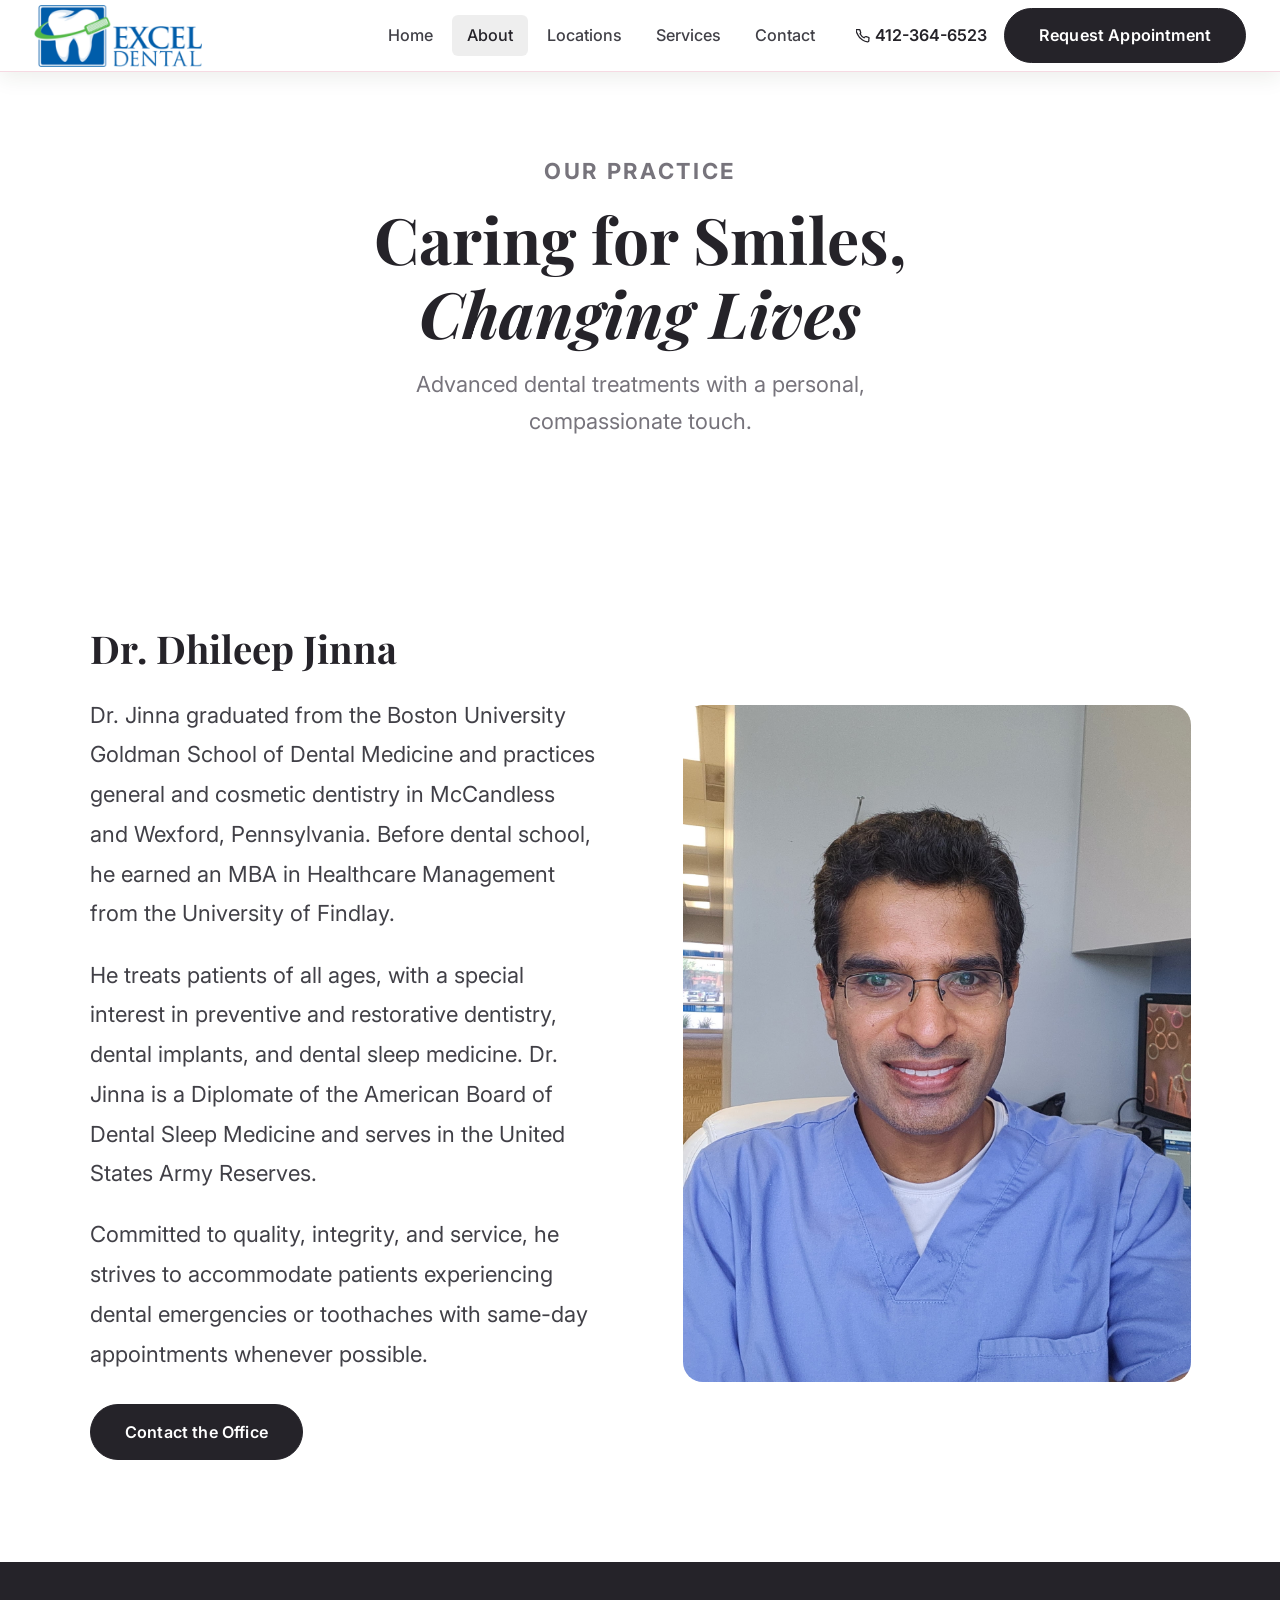
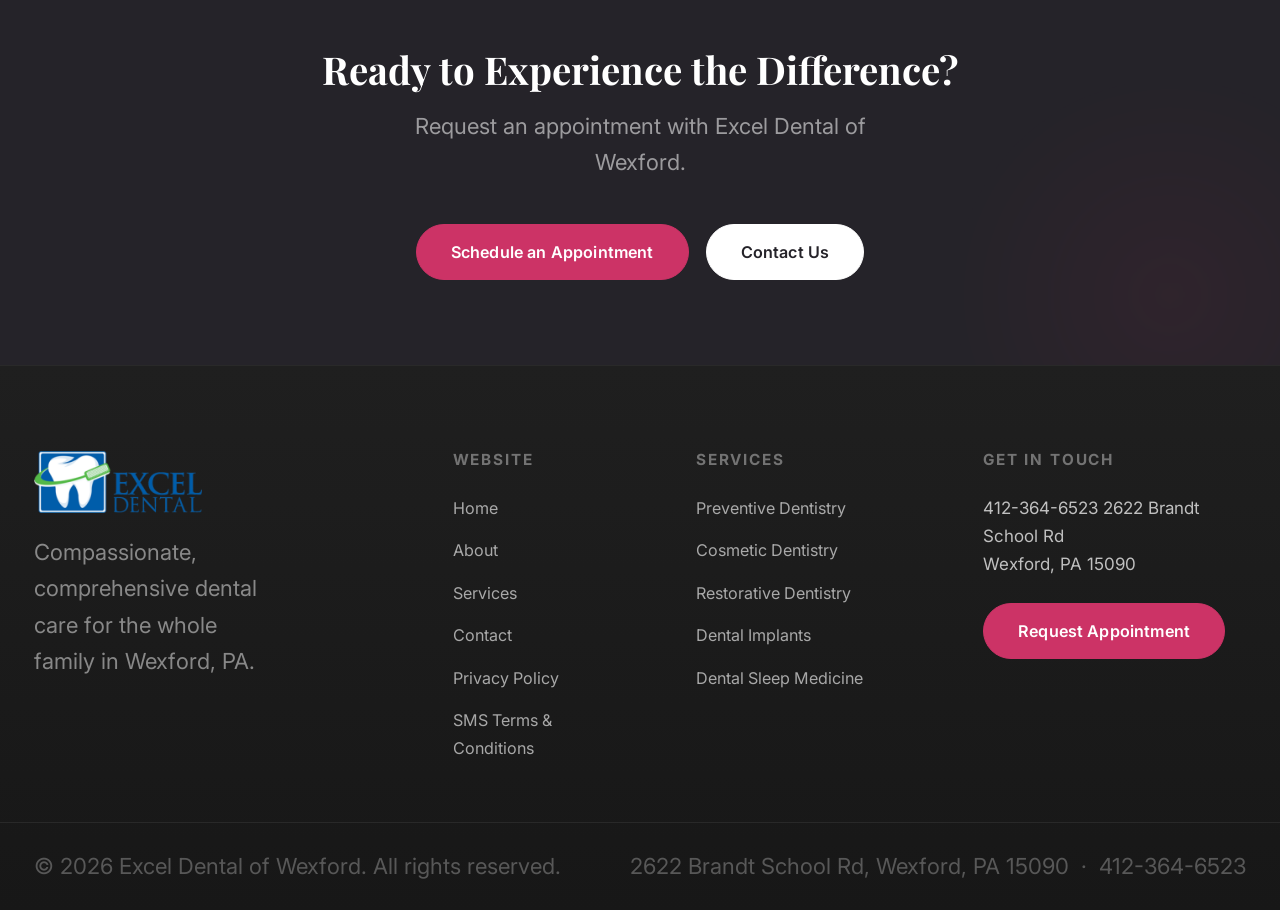
==== about.html @ 41d130dd "Create multi-location Excel Dental website Co-authored-by: copilot-swe-agent[bot] <198982749+Copilot" ====
<!DOCTYPE html>
<html lang="en">
<head>
  <meta charset="UTF-8" />
  <meta name="viewport" content="width=device-width, initial-scale=1.0" />
  <title>About | Excel Dental of Wexford</title>
  <meta name="description" content="Meet Dr. Dhileep Jinna and learn about Excel Dental of Wexford's compassionate approach to general and cosmetic dentistry." />
  <link rel="canonical" href="https://www.exceldentalpc.com/about.html" />
  <meta property="og:type" content="website" />
  <meta property="og:site_name" content="Excel Dental of Wexford" />
  <meta property="og:title" content="About Us | Excel Dental of Wexford" />
  <meta property="og:description" content="Meet Dr. Dhileep Jinna and learn about Excel Dental of Wexford's compassionate approach to general and cosmetic dentistry." />
  <meta property="og:url" content="https://www.exceldentalpc.com/about.html" />
  <meta property="og:image" content="https://www.exceldentalpc.com/assets/images/excel-dental-wexford-logo.png" />
  <meta name="twitter:card" content="summary_large_image" />
  <meta name="twitter:title" content="About Us | Excel Dental of Wexford" />
  <meta name="twitter:description" content="Meet Dr. Dhileep Jinna and learn about Excel Dental of Wexford's compassionate approach to general and cosmetic dentistry." />
  <meta name="twitter:image" content="https://www.exceldentalpc.com/assets/images/excel-dental-wexford-logo.png" />
  <link rel="preconnect" href="https://fonts.googleapis.com" />
  <link rel="preconnect" href="https://fonts.gstatic.com" crossorigin />
  <link href="https://fonts.googleapis.com/css2?family=Playfair+Display:ital,wght@0,400;0,600;0,700;1,400;1,600&family=Inter:wght@300;400;500;600;700&display=swap" rel="stylesheet" />
  <link rel="stylesheet" href="css/style.css" />
  <link rel="icon" href="/favicon.svg" type="image/svg+xml" />
  <script type="application/ld+json">
  {
    "@context": "https://schema.org",
    "@type": "MedicalOrganization",
    "name": "Excel Dental of Wexford",
    "url": "https://www.exceldentalpc.com/about.html",
    "description": "Meet Dr. Dhileep Jinna and learn about Excel Dental of Wexford's compassionate approach to general and cosmetic dentistry.",
    "telephone": "+14123646523",
    "address": {
      "@type": "PostalAddress",
      "streetAddress": "2622 Brandt School Rd",
      "addressLocality": "Wexford",
      "addressRegion": "PA",
      "postalCode": "15090",
      "addressCountry": "US"
    },
    "foundingDate": "2000",
    "medicalSpecialty": "Dentistry"
  }
  </script>
</head>
<body>

  <!-- ===== NAVBAR ===== -->
  <header class="navbar" id="navbar">
    <div class="nav-inner">
      <a href="index.html" class="nav-logo" aria-label="Excel Dental of Wexford — home">
        <div class="nav-logo-icon">
          <svg viewBox="-32 0 512 512" xmlns="http://www.w3.org/2000/svg" aria-hidden="true" style="fill:#fff;">
            <path d="M443.98 96.25c-11.01-45.22-47.11-82.06-92.01-93.72-32.19-8.36-63 5.1-89.14 24.33-3.25 2.39-6.96 3.73-10.5 5.48l28.32 18.21c7.42 4.77 9.58 14.67 4.8 22.11-4.46 6.95-14.27 9.86-22.11 4.8L162.83 12.84c-20.7-10.85-43.38-16.4-66.81-10.31-44.9 11.67-81 48.5-92.01 93.72-10.13 41.62-.42 80.81 21.5 110.43 23.36 31.57 32.68 68.66 36.29 107.35 4.4 47.16 10.33 94.16 20.94 140.32l7.8 33.95c3.19 13.87 15.49 23.7 29.67 23.7 13.97 0 26.15-9.55 29.54-23.16l34.47-138.42c4.56-18.32 20.96-31.16 39.76-31.16s35.2 12.85 39.76 31.16l34.47 138.42c3.39 13.61 15.57 23.16 29.54 23.16 14.18 0 26.48-9.83 29.67-23.7l7.8-33.95c10.61-46.15 16.53-93.16 20.94-140.32 3.61-38.7 12.93-75.78 36.29-107.35 21.95-29.61 31.66-68.8 21.53-110.43z"/>
          </svg>
        </div>
        <div class="nav-logo-text">
          <span class="name">Excel Dental of Wexford</span>
          <span class="tagline">Wexford, PA</span>
        </div>
      </a>
      <nav class="nav-menu" aria-label="Primary navigation">
        <a href="index.html">Home</a>
        <a href="about.html" class="active">About</a>
      <a href="locations.html">Locations</a>
        <a href="services.html">Services</a>
        <a href="contact.html">Contact</a>
      </nav>
      <div class="nav-actions">
        <a href="tel:4123646523" class="nav-phone">
          <svg width="14" height="14" viewBox="0 0 24 24" fill="none" stroke="currentColor" stroke-width="2.2" stroke-linecap="round" stroke-linejoin="round" aria-hidden="true"><path d="M22 16.92v3a2 2 0 01-2.18 2 19.79 19.79 0 01-8.63-3.07A19.5 19.5 0 013.06 9.81a19.79 19.79 0 01-3.07-8.67A2 2 0 012.18 1h3a2 2 0 012 1.72c.127.96.361 1.903.7 2.81a2 2 0 01-.45 2.11L6.91 8.16a16 16 0 006.93 6.93l1.52-1.52a2 2 0 012.11-.45c.907.339 1.85.573 2.81.7A2 2 0 0122 16.92z"/></svg>
          412-364-6523
        </a>
        <a href="https://appt.link/meet-with-excel-dental-wexford-CfDi1af0/in-person-meeting" target="_blank" rel="noopener" class="btn btn-dark">Request Appointment</a>
      </div>
      <button class="nav-hamburger" id="navHamburger" aria-label="Toggle menu" aria-expanded="false">
        <span></span><span></span><span></span>
      </button>
    </div>
    <nav class="nav-mobile" aria-label="Mobile navigation">
      <a href="index.html">Home</a>
      <a href="about.html">About</a>
      <a href="locations.html">Locations</a>
      <a href="services.html">Services</a>
      <a href="contact.html">Contact</a>
      <div class="nav-mobile-cta">
        <a href="tel:4123646523" class="btn btn-outline">📞 412-364-6523</a>
        <a href="https://appt.link/meet-with-excel-dental-wexford-CfDi1af0/in-person-meeting" target="_blank" rel="noopener" class="btn btn-dark">Request Appointment</a>
      </div>
    </nav>
  </header>

  <!-- ===== PAGE HEADER ===== -->
  <section class="page-header">
    <p class="tag">Our Practice</p>
    <h1>Caring for Smiles,<br><em>Changing Lives</em></h1>
    <p>Advanced dental treatments with a personal, compassionate touch.</p>
  </section>

  <!-- ===== STORY ===== -->
  <section class="about-story" aria-labelledby="story-heading">
    <div class="about-story-inner">
      <div class="about-story-text fade-up" data-reveal="fade-left">
        <h2 id="story-heading">Dr. Dhileep Jinna</h2>
        <p>Dr. Jinna graduated from the Boston University Goldman School of Dental Medicine and practices general and cosmetic dentistry in McCandless and Wexford, Pennsylvania. Before dental school, he earned an MBA in Healthcare Management from the University of Findlay.</p>
        <p>He treats patients of all ages, with a special interest in preventive and restorative dentistry, dental implants, and dental sleep medicine. Dr. Jinna is a Diplomate of the American Board of Dental Sleep Medicine and serves in the United States Army Reserves.</p>
        <p>Committed to quality, integrity, and service, he strives to accommodate patients experiencing dental emergencies or toothaches with same-day appointments whenever possible.</p>
        <a href="contact.html" class="btn btn-dark" style="margin-top:.5rem;">Contact the Office</a>
      </div>
      <div class="about-story-img fade-up" data-reveal="fade-right">
        <img
          src="assets/images/doctorPic.jpeg"
          alt="Dr. Dhileep Jinna of Excel Dental of Wexford"
          loading="lazy"
        />
      </div>
    </div>
  </section>

  <!-- ===== CTA BANNER ===== -->
  <section class="cta-banner" aria-labelledby="cta-heading">
    <h2 id="cta-heading" class="fade-up">Ready to Experience the Difference?</h2>
    <p class="fade-up">Request an appointment with Excel Dental of Wexford.</p>
    <div class="cta-actions fade-up">
      <a href="https://appt.link/meet-with-excel-dental-wexford-CfDi1af0/in-person-meeting" target="_blank" rel="noopener" class="btn btn-accent">Schedule an Appointment</a>
      <a href="contact.html" class="btn btn-light">Contact Us</a>
    </div>
  </section>

  <!-- ===== FOOTER ===== -->
  <footer class="footer">
    <div class="footer-main">
      <div class="footer-brand">
        <div class="f-logo">
          <div class="f-logo-icon">
            <svg viewBox="-32 0 512 512" xmlns="http://www.w3.org/2000/svg" aria-hidden="true" style="fill:#2a2a2a;">
              <path d="M443.98 96.25c-11.01-45.22-47.11-82.06-92.01-93.72-32.19-8.36-63 5.1-89.14 24.33-3.25 2.39-6.96 3.73-10.5 5.48l28.32 18.21c7.42 4.77 9.58 14.67 4.8 22.11-4.46 6.95-14.27 9.86-22.11 4.8L162.83 12.84c-20.7-10.85-43.38-16.4-66.81-10.31-44.9 11.67-81 48.5-92.01 93.72-10.13 41.62-.42 80.81 21.5 110.43 23.36 31.57 32.68 68.66 36.29 107.35 4.4 47.16 10.33 94.16 20.94 140.32l7.8 33.95c3.19 13.87 15.49 23.7 29.67 23.7 13.97 0 26.15-9.55 29.54-23.16l34.47-138.42c4.56-18.32 20.96-31.16 39.76-31.16s35.2 12.85 39.76 31.16l34.47 138.42c3.39 13.61 15.57 23.16 29.54 23.16 14.18 0 26.48-9.83 29.67-23.7l7.8-33.95c10.61-46.15 16.53-93.16 20.94-140.32 3.61-38.7 12.93-75.78 36.29-107.35 21.95-29.61 31.66-68.8 21.53-110.43z"/>
            </svg>
          </div>
          <div class="f-logo-text"><span class="name">Excel Dental</span><span class="care">Care</span></div>
        </div>
        <p>Compassionate, comprehensive dental care for the whole family in Wexford, PA.</p>
      </div>
      <div class="footer-col">
        <h4>Website</h4>
        <ul>
          <li><a href="index.html">Home</a></li>
          <li><a href="about.html">About</a></li>
          <li><a href="services.html">Services</a></li>
          <li><a href="contact.html">Contact</a></li>
        </ul>
      </div>
      <div class="footer-col">
        <h4>Services</h4>
        <ul>
          <li><a href="cleaning-and-prevention.html">Preventive Dentistry</a></li>
          <li><a href="cosmetic-dentistry.html">Cosmetic Dentistry</a></li>
          <li><a href="restorative-dentistry.html">Restorative Dentistry</a></li>
          <li><a href="dental-implants.html">Dental Implants</a></li>
        </ul>
      </div>
      <div class="footer-col">
        <h4>Get In Touch</h4>
        <div class="footer-contact-info">
          <a href="tel:4123646523">412-364-6523</a>
          <a href="https://maps.app.goo.gl/ELgBJtn3nYdZm5mt8" target="_blank" rel="noopener">2622 Brandt School Rd<br>Wexford, PA 15090</a>
        </div>
        <a href="https://appt.link/meet-with-excel-dental-wexford-CfDi1af0/in-person-meeting" target="_blank" rel="noopener" class="btn btn-accent footer-appt-btn">Request Appointment</a>
      </div>
    </div>
    <div class="footer-bottom">
      <p>&copy; <span id="year"></span> Excel Dental of Wexford. All rights reserved.</p>
      <p>2622 Brandt School Rd, Wexford, PA 15090 &nbsp;·&nbsp; 412-364-6523</p>
    </div>
  </footer>

  <script src="js/main.js"></script>
</body>
</html>
---- css/style.css ----
/* ===================================================
   Excel Dental of Wexford — Main Stylesheet
   =================================================== */

/* === CSS VARIABLES === */
:root {
  --primary:       #cc3366;
  --primary-dark:  #a92550;
  --primary-light: #f3c7d6;
  --bg:            #f5f5f6;
  --bg-light:      #ffffff;
  --bg-about:      #f3c7d6;
  --surface:       #ffffff;
  --surface-alt:   #f8f5f6;
  --dark:          #252329;
  --text:          #414047;
  --muted:         #77747c;
  --white:         #fff;
  --border:        rgba(42,42,42,.14);
  --line-soft:     rgba(42,42,42,.09);
  --shadow-sm:     0 2px 8px rgba(0,0,0,.08);
  --shadow:        0 4px 20px rgba(0,0,0,.12);
  --shadow-lg:     0 14px 44px rgba(0,0,0,.18);
  --shadow-xl:     0 22px 64px rgba(16, 24, 8, .24);
  --radius:        20px;
  --radius-sm:     10px;
  --radius-xs:     6px;
  --ease:          cubic-bezier(.4,0,.2,1);
  --t:             all .3s var(--ease);
  --font-h:        'Playfair Display', Georgia, serif;
  --font-b:        'Inter', -apple-system, BlinkMacSystemFont, sans-serif;
}

/* === RESET === */
*, *::before, *::after { box-sizing: border-box; margin: 0; padding: 0; }
html  {
  scroll-behavior: smooth;
  font-size: 17px;
}
body  {
  font-family: var(--font-b);
  font-size: 1rem;
  line-height: 1.65;
  color: var(--text);
  background: #f7f6f7;
  overflow-x: hidden;
  -webkit-font-smoothing: antialiased;
  -webkit-tap-highlight-color: transparent;
}
img  { max-width: 100%; height: auto; display: block; }
a    { text-decoration: none; color: inherit; }
ul   { list-style: none; }
p { font-size: 1.3rem !important; }
h1,h2,h3,h4,h5 { font-family: var(--font-h); font-weight: 700; line-height: 1.15; color: var(--dark); }

/* === UTILITIES === */
.container { max-width: 1280px; margin: 0 auto; padding: 0 2rem; }

/* === BUTTONS === */
.btn {
  display: inline-flex;
  align-items: center;
  justify-content: center;
  gap: .45rem;
  padding: .8rem 2rem;
  border-radius: 100px;
  font-family: var(--font-b);
  font-size: .95rem;
  font-weight: 600;
  letter-spacing: .01em;
  cursor: pointer;
  transition: var(--t);
  border: 1.5px solid transparent;
  white-space: nowrap;
  touch-action: manipulation;
}
.btn-dark    { background: var(--dark);  color: var(--white); border-color: var(--dark); }
.btn-dark:hover  { background: #3a3a3a; transform: translateY(-2px); box-shadow: var(--shadow); }
.btn-outline { background: transparent; color: var(--dark);  border-color: var(--dark); }
.btn-outline:hover { background: var(--dark); color: var(--white); transform: translateY(-2px); box-shadow: var(--shadow); }
.btn-light   { background: var(--white); color: var(--dark);  border-color: var(--white); }
.btn-light:hover { background: var(--bg-light); transform: translateY(-2px); box-shadow: var(--shadow); }
.btn-accent  { background: var(--primary); color: var(--white); border-color: var(--primary); }
.btn-accent:hover { background: var(--primary-dark); border-color: var(--primary-dark); transform: translateY(-2px); }

/* =====================================================
   NAVBAR
   ===================================================== */
.navbar {
  position: fixed;
  top: 0; left: 0; right: 0;
  z-index: 100;
  height: 72px;
  background: rgba(255,255,255,.96);
  backdrop-filter: blur(16px);
  -webkit-backdrop-filter: blur(16px);
  border-bottom: 1px solid rgba(204,51,102,.18);
  box-shadow: 0 6px 20px rgba(36, 45, 18, .08);
  transition: var(--t);
}
.navbar.scrolled { background: rgba(255,255,255,.99); box-shadow: var(--shadow-sm); }

.nav-inner {
  max-width: 1280px;
  margin: 0 auto;
  padding: 0 2rem;
  height: 100%;
  display: flex;
  align-items: center;
  gap: 1.5rem;
}

/* Logo */
.nav-logo { display: flex; align-items: center; gap: .6rem; flex-shrink: 0; }
.nav-logo-icon {
  width: 38px; height: 38px;
  background: var(--dark);
  border-radius: 10px;
  display: flex; align-items: center; justify-content: center;
}
.nav-logo-icon { display: none; }
.nav-logo::before {
  content: '';
  display: block;
  width: 168px;
  height: 62px;
  flex: 0 0 auto;
  background: url('../assets/images/excel-dental-wexford-logo.png') center / contain no-repeat;
}
.nav-logo-text { display: none; }
.nav-logo-icon svg { width: 20px; height: 20px; }
.nav-logo-text .name {
  display: block;
  font-family: var(--font-h);
  font-size: 1rem; font-weight: 700;
  color: var(--dark); line-height: 1.1;
  white-space: nowrap;
}
.nav-logo-text .tagline {
  display: block;
  font-size: .9rem;
  text-transform: uppercase;
  letter-spacing: .14em;
  color: var(--muted); line-height: 1;
}

/* Nav menu */
.nav-menu { display: flex; align-items: center; gap: .2rem; margin-left: auto; }
.nav-menu a {
  padding: .45rem .9rem;
  border-radius: var(--radius-xs);
  font-size: .95rem; font-weight: 500;
  color: var(--text);
  transition: var(--t);
}
.nav-menu a:hover,
.nav-menu a.active { background: rgba(42,42,42,.08); color: var(--dark); }
.nav-menu a { touch-action: manipulation; }

/* Nav actions */
.nav-actions { display: flex; align-items: center; gap: 1rem; flex-shrink: 0; }
.nav-phone {
  font-size: .95rem; font-weight: 600;
  color: var(--dark);
  display: flex; align-items: center; gap: .3rem;
}
.nav-phone:hover { text-decoration: underline; }

/* Hamburger */
.nav-hamburger {
  display: none;
  background: none; border: none; cursor: pointer;
  padding: .5rem;
  margin-left: auto;
  flex-direction: column; gap: 5px;
}
.nav-hamburger span {
  display: block; width: 22px; height: 2px;
  background: var(--dark); border-radius: 2px;
  transition: var(--t);
}

/* Mobile drawer */
.nav-mobile {
  display: none;
  position: fixed;
  top: 72px; left: 0; right: 0;
  background: var(--bg-light);
  border-bottom: 1px solid var(--border);
  padding: 1.25rem 2rem 1.5rem;
  flex-direction: column;
  gap: .3rem;
  z-index: 99;
  box-shadow: var(--shadow);
}
.nav-mobile.open { display: flex; }
.nav-mobile a {
  padding: .7rem 1rem;
  border-radius: var(--radius-xs);
  font-size: .95rem; font-weight: 500;
  color: var(--text); transition: var(--t);
  touch-action: manipulation;
}
.nav-mobile a:hover { background: rgba(42,42,42,.06); }
.nav-mobile a.btn-dark,
.nav-mobile a.btn-dark:hover { color: var(--white); }
.nav-mobile-cta {
  margin-top: 1rem;
  padding-top: 1rem;
  border-top: 1px solid var(--border);
  display: flex; flex-direction: column; gap: .6rem;
}

/* =====================================================
   HERO
   ===================================================== */
.hero {
  display: grid;
  grid-template-columns: repeat(2, minmax(0, 1fr));
  min-height: 0;
  padding-top: 72px;
  align-items: stretch;
  background:
    linear-gradient(140deg, #ffffff 0%, #fbf3f6 55%, #f8e9ef 100%);
}
.hero-left {
  display: flex;
  align-items: center;
  padding: 5rem 3rem 5rem;
  padding-left: max(3rem, calc((100vw - 1280px) / 2 + 2rem));
}
.hero-text { max-width: 500px; }
.hero-chip {
  display: inline-flex; align-items: center; gap: .4rem;
  background: rgba(204,51,102,.12);
  color: var(--dark);
  padding: .35rem 1rem;
  border-radius: 100px;
  font-size: .92rem; font-weight: 700;
  text-transform: uppercase; letter-spacing: .1em;
  margin-bottom: 1.75rem;
}
.hero-h1 { font-size: clamp(2.8rem,5vw,4.5rem); color: var(--dark); margin-bottom: .5rem; }
.hero-h1 em { font-style: italic; font-weight: 400; }
.hero-tagline {
  font-family: var(--font-h);
  font-size: clamp(1rem,1.8vw,1.25rem) !important;
  font-style: italic; font-weight: 400;
  color: var(--muted); margin-bottom: 1rem;
}
.hero-desc { font-size: .98rem !important; color: var(--muted); margin-bottom: 2rem; max-width: 380px; line-height: 1.65; }
.hero-actions { display: flex; gap: .85rem; flex-wrap: wrap; }

.hero-right { position: relative; min-width: 0; overflow: hidden; }
.hero-right::after {
  content: '';
  position: absolute;
  inset: 0;
  background: linear-gradient(180deg, rgba(0,0,0,.06) 0%, rgba(0,0,0,.22) 100%);
  pointer-events: none;
}
.hero-right img {
  width: 100%;
  height: 100%;
  object-fit: cover;
  object-position: center;
  transform: none;
  filter: saturate(1.08) contrast(1.02);
}

/* =====================================================
   TRUST STRIP
   ===================================================== */
.trust-strip {
  background:
    radial-gradient(circle at 20% 25%, rgba(255,255,255,.2) 0%, rgba(255,255,255,0) 52%),
    linear-gradient(135deg, #cc3366 0%, #a92550 100%);
  padding: 1.25rem 2rem;
}

.trust-inner {
  max-width: 1200px;
  margin: 0 auto;
  display: grid;
  grid-template-columns: repeat(3, 1fr);
  gap: 1rem;
}

.trust-item {
  border: 1px solid rgba(42,42,42,.16);
  border-radius: var(--radius-sm);
  background: rgba(255,255,255,.25);
  padding: 1.1rem 1.15rem;
  box-shadow: 0 10px 22px rgba(34,42,14,.15), inset 0 1px 0 rgba(255,255,255,.4);
}

.trust-item h2 {
  font-size: clamp(1.2rem, 2vw, 1.5rem);
  margin-bottom: .3rem;
}

.trust-item p {
  font-size: .92rem;
  color: rgba(42,42,42,.9);
  line-height: 1.55;
}

/* =====================================================
   ABOUT
   ===================================================== */
.about { display: grid; grid-template-columns: repeat(2, minmax(0, 1fr)); min-height: 580px; overflow-x: clip; }
.about-left { min-width: 0; overflow: hidden; background: #f8e9ef; }
.about-left img { display: block; width: 100%; height: 100%; min-height: 100%; object-fit: cover; object-position: 62% center; transition: transform .7s ease; }
.about-left:hover img { transform: scale(1.04); }

.about-right {
  background: linear-gradient(170deg, #f8dce6 0%, #ffffff 100%);
  display: flex; flex-direction: column; justify-content: center;
  padding: 5rem 3rem;
  padding-right: max(3rem, calc((100vw - 1280px) / 2 + 2rem));
  box-shadow: inset 0 1px 0 rgba(255,255,255,.65), inset 22px 0 36px rgba(125,31,66,.07);
}
.about-right h2 { font-size: clamp(1.75rem,3vw,2.6rem); margin-bottom: 1.5rem; max-width: 440px; }
.about-right p { font-size: .96rem; color: var(--dark); line-height: 1.8; max-width: 480px; margin-bottom: 2.5rem; opacity: .88; }

/* =====================================================
   WHY CHOOSE US
   ===================================================== */
.why-us {
  padding: 6rem 1erem;
  background:
    radial-gradient(circle at 85% 18%, rgba(204,51,102,.1) 0%, rgba(204,51,102,0) 42%),
    var(--bg-light);
}

.eyebrow {
  display: inline-block;
  font-size: .85rem;
  font-weight: 700;
  letter-spacing: .12em;
  text-transform: uppercase;
  color: var(--muted);
  margin-bottom: .7rem;
}

.why-us-intro {
  max-width: 640px;
  margin: 0 auto 3.5rem;
  text-align: center;
}

.why-us-intro h2 {
  font-size: clamp(1.9rem, 3vw, 2.8rem);
  margin-bottom: .75rem;
}

.why-us-sub {
  font-size: 1.05rem !important;
  color: var(--muted);
  line-height: 1.6;
}

.why-us-grid {
  max-width: 1280px;
  margin: 0 auto;
  display: grid;
  grid-template-columns: repeat(3, 1fr);
  gap: 1.5rem;
}

.why-card {
  display: flex;
  flex-direction: column;
  gap: 1rem;
  padding: 2.25rem 2rem;
  background: var(--surface);
  border-radius: var(--radius);
  border: 1px solid var(--border);
  transition: var(--t);
}

.why-card:hover {
  transform: translateY(-3px);
  box-shadow: var(--shadow);
}

.why-card-icon {
  width: 44px;
  height: 44px;
  display: flex;
  align-items: center;
  justify-content: center;
  background: rgba(204,51,102,.12);
  border-radius: 12px;
  flex-shrink: 0;
}

.why-card-icon svg {
  width: 22px;
  height: 22px;
  stroke: var(--dark);
}

.why-card h3 {
  font-size: 1.35rem;
  line-height: 1.3;
  color: var(--dark);
}

.why-card p {
  font-size: 1.08rem !important;
  line-height: 1.75;
  color: var(--muted);
  margin: 0;
}

/* =====================================================
   SERVICES
   ===================================================== */
.services { padding: 7rem 2rem; }
/* Services page uses the same section inside its own wrapper */
.services-page-wrap .services { padding: 3rem 2rem 6rem; }
.services-intro { text-align: center; max-width: 560px; margin: 0 auto 4rem; }
.services-intro h2 { font-size: clamp(2rem,3.5vw,3rem); margin-bottom: 1rem; }
.services-intro p { color: var(--muted); font-size: 1.05rem; }

/* Flex-expand card grid (matches original WordPress design) */
.services-grid {
  display: grid;
  grid-template-columns: repeat(3, minmax(0, 1fr));
  gap: 18px;
  max-width: 1280px; margin: 0 auto 3.5rem;
}

.srv-card {
  display: flex;
  flex-direction: column;
  min-width: 0;
  min-height: 330px;
  border-radius: 6px; overflow: hidden;
  text-decoration: none;
  background-color: #ffffff;
  border: 1px solid rgba(37,35,41,.12);
  box-shadow: 0 10px 24px rgba(37,35,41,.08);
  transition: transform .25s ease, box-shadow .25s ease;
}
.srv-card:hover { box-shadow: 0 14px 28px rgba(37,35,41,.12); }

.srv-bg {
  position: relative;
  inset: auto;
  width: 64px;
  height: 64px;
  flex: 0 0 64px;
  margin: 1.5rem auto 0;
  background-size: contain; background-position: center; background-repeat: no-repeat;
  transition: transform .25s ease;
  opacity: 1;
}
.srv-card:hover .srv-bg { transform: scale(1.04); }

/* overlay not needed — gradient is on .srv-body */
.srv-overlay { display: none; }

.srv-body {
  position: relative;
  flex: 1;
  padding: 1rem 1.25rem 1.25rem;
  display: flex; flex-direction: column;
}
.srv-body h3 {
  color: var(--dark); font-size: 1.2rem; font-weight: 700;
  margin: 0; line-height: 1.2;
}
.srv-desc {
  color: var(--muted); font-size: .98rem !important; line-height: 1.55;
  margin: .55rem 0 1rem;
  max-height: none; overflow: visible; opacity: 1;
}
.srv-card:hover .srv-desc { opacity: 1; }

.srv-link {
  display: inline-block;
  padding: 9px 20px;
  background: var(--primary);
  color: var(--white);
  border-radius: 4px;
  font-size: .92rem; font-weight: 700;
  align-self: flex-start;
  opacity: 1; transform: none; margin-top: auto;
  transition: opacity .4s .08s cubic-bezier(.4,0,.2,1), transform .4s .08s cubic-bezier(.4,0,.2,1), background .25s ease;
}
.srv-link:hover { background: var(--primary-dark); }
.srv-card:hover .srv-link { opacity: 1; transform: none; margin-top: auto; }

.services-footer { text-align: center; }

/* =====================================================
   CARE OPTIONS
   ===================================================== */
.care-options {
  padding: 5.5rem 2rem;
  background:
    linear-gradient(180deg, #ffffff 0%, #f8f3f6 100%);
}

.care-options-inner {
  max-width: 1160px;
  margin: 0 auto;
  display: grid;
  grid-template-columns: 1.15fr .85fr;
  gap: 1.3rem;
}

.care-options-main,
.virtual-consult {
  border: 1px solid var(--border);
  border-radius: var(--radius);
  background: var(--white);
  padding: 2.1rem 2rem;
  box-shadow: 0 18px 38px rgba(40, 36, 26, .14);
}

.care-options-main h2 {
  font-size: clamp(1.8rem, 2.7vw, 2.5rem);
  margin-bottom: .9rem;
}

.care-options-main > p {
  color: var(--text);
  line-height: 1.7;
  margin-bottom: 1.1rem;
}

.care-options-main ul {
  margin: 0 0 1.5rem;
  padding: 0;
  display: flex;
  flex-direction: column;
  gap: .5rem;
}

.care-options-main li {
  display: flex;
  align-items: flex-start;
  gap: .55rem;
  font-size: .97rem;
  color: var(--text);
}

.care-options-main li::before {
  content: '';
  width: 7px;
  height: 7px;
  border-radius: 50%;
  margin-top: .52rem;
  background: var(--primary-dark);
  flex-shrink: 0;
}

.care-options-actions {
  display: flex;
  gap: .8rem;
  flex-wrap: wrap;
}

.virtual-consult {
  background: linear-gradient(165deg, #202020 0%, #2d2d2d 100%);
  color: var(--white);
  border-color: rgba(255,255,255,.08);
  box-shadow: var(--shadow-xl);
}

.virtual-consult h3 {
  color: var(--white);
  font-size: 1.55rem;
  margin-bottom: .65rem;
}

.virtual-consult p {
  color: rgba(255,255,255,.75);
  font-size: .95rem;
  line-height: 1.62;
  margin-bottom: 1rem;
}

.virtual-consult ol {
  margin: 0 0 1.4rem 1.2rem;
  color: rgba(255,255,255,.9);
  display: flex;
  flex-direction: column;
  gap: .6rem;
}

.virtual-consult ol li {
  line-height: 1.55;
  font-size: .95rem;
}

/* =====================================================
   TESTIMONIALS
   ===================================================== */
.testimonials {
  background:
    radial-gradient(circle at 15% 18%, rgba(204,51,102,.12) 0%, rgba(204,51,102,0) 34%),
    linear-gradient(150deg, #1f1f1f 0%, #252525 60%, #1c1c1c 100%);
  padding: 6rem 2rem;
  position: relative;
  overflow: hidden;
}

.testimonials::before {
  content: '';
  position: absolute;
  inset: 0;
  background-image: radial-gradient(rgba(255,255,255,.08) .7px, transparent .7px);
  background-size: 9px 9px;
  opacity: .18;
  pointer-events: none;
}
.testimonials-header { text-align: center; margin-bottom: 3.5rem; }
.testimonials-header h2 { color: var(--white); font-size: clamp(1.75rem,3vw,2.5rem); margin-bottom: .75rem; }
.testimonials-header p  { color: rgba(255,255,255,.45); font-size: 1rem; }

.testimonials-grid {
  display: grid; grid-template-columns: repeat(3,1fr);
  gap: 1.5rem; max-width: 1100px; margin: 0 auto;
}
.t-card {
  background: linear-gradient(180deg, rgba(255,255,255,.10) 0%, rgba(255,255,255,.03) 100%);
  border: 1px solid rgba(255,255,255,.16);
  border-radius: var(--radius); padding: 2rem;
  backdrop-filter: blur(2px);
  box-shadow: 0 16px 28px rgba(0,0,0,.24), inset 0 1px 0 rgba(255,255,255,.13);
  transition: var(--t);
}
.t-card:hover { background: rgba(255,255,255,.13); transform: translateY(-5px); }
.t-stars { color: var(--primary); font-size: .95rem; letter-spacing: 2px; margin-bottom: 1.25rem; }
.t-text  { color: rgba(255,255,255,.8); font-size: .92rem; line-height: 1.7; font-style: italic; margin-bottom: 1.5rem; }
.t-author { display: flex; align-items: center; gap: .75rem; }
.t-avatar {
  width: 42px; height: 42px; border-radius: 50%;
  background: var(--primary);
  display: flex; align-items: center; justify-content: center;
  font-weight: 700; font-size: .9rem; color: var(--dark); flex-shrink: 0;
}
.t-name { font-size: .9rem; font-weight: 600; color: var(--white); }
.t-loc  { font-size: .9rem; color: rgba(255,255,255,.4); }

/* =====================================================
   LOCATION
   ===================================================== */
.location {
  display: grid;
  grid-template-columns: 1fr 1fr;
  min-height: 560px;
  background: linear-gradient(180deg, #ffffff 0%, #f8f3f6 100%);
}
.location-map { overflow: hidden; }
.location-map iframe {
  width: 100%;
  height: 100%;
  min-height: 460px;
  border: none;
  box-shadow: inset 0 0 0 1px rgba(0,0,0,.06);
}

.location-info {
  display: flex; flex-direction: column; justify-content: center;
  padding: 5rem 3rem;
  padding-right: max(3rem, calc((100vw - 1280px) / 2 + 2rem));
  background: linear-gradient(180deg, rgba(255,255,255,.45) 0%, rgba(255,255,255,.16) 100%);
}
.location-info h2 { font-size: clamp(1.75rem,3vw,2.75rem); margin-bottom: 2.5rem; max-width: 360px; }
.location-info h2 em { font-style: italic; font-weight: 400; }

.info-blocks { display: flex; flex-direction: column; gap: 2rem; margin-bottom: 2.5rem; }
.info-block  { display: flex; gap: 1.1rem; align-items: flex-start; }
.info-icon   {
  width: 40px; height: 40px; flex-shrink: 0;
  background: rgba(204,51,102,.12);
  border-radius: var(--radius-sm);
  display: flex; align-items: center; justify-content: center;
}
.info-icon svg { width: 18px; height: 18px; fill: none; stroke: var(--dark); stroke-width: 2; stroke-linecap: round; stroke-linejoin: round; }
.info-label { font-size: .9rem; font-weight: 700; text-transform: uppercase; letter-spacing: .06em; color: var(--muted); margin-bottom: .35rem; }
.info-value { font-size: 1rem; color: var(--text); line-height: 1.6; }
.info-value a { color: var(--dark); font-weight: 600; }
.info-value a:hover { text-decoration: underline; }

.home-location .location-info {
  min-width: 0;
  padding-top: 4.5rem;
  padding-bottom: 4.5rem;
}
.home-location { grid-template-columns: repeat(2, minmax(0, 1fr)); overflow-x: clip; }
.home-location .location-map { min-width: 0; }
.home-location .eyebrow { color: var(--primary-dark); }
.home-location .location-info h2 { margin-bottom: 1.6rem; max-width: 480px; }
.visit-address { margin-bottom: 1.5rem; }
.visit-address address { font-size: 1.05rem; font-style: normal; line-height: 1.55; }
.visit-address address a { font-weight: 600; }
.visit-phone { display: inline-block; margin-top: .45rem; color: var(--primary-dark); font-weight: 700; }
.visit-hours { max-width: 520px; margin-bottom: 1.5rem; }
.visit-hours h3 { font-family: var(--font-b); font-size: 1rem; margin-bottom: .6rem; }
.visit-hours table { width: 100%; table-layout: fixed; border-collapse: collapse; background: rgba(255,255,255,.78); }
.visit-hours th,
.visit-hours td { padding: .48rem .7rem; border: 1px solid rgba(37,35,41,.12); text-align: left; font-size: .9rem; line-height: 1.35; }
.visit-hours th { width: 42%; font-weight: 600; }
.visit-hours tr:nth-child(even) { background: rgba(204,51,102,.045); }
.visit-appointment { align-self: flex-start; }
.home-location .location-map { min-height: 100%; }
.home-location .location-map iframe { display: block; min-height: 100%; }

/* =====================================================
   FOOTER
   ===================================================== */
.footer {
  background: linear-gradient(180deg, #1f1f1f 0%, #171717 100%);
  color: rgba(255,255,255,.72);
  border-top: 1px solid rgba(255,255,255,.08);
}
.footer-main {
  display: grid; grid-template-columns: 2fr 1fr 1.25fr 1.5fr;
  gap: 4rem; max-width: 1280px; margin: 0 auto;
  padding: 5rem 2rem 3.5rem;
}

/* Footer brand */
.footer-brand .f-logo { display: flex; align-items: center; gap: .6rem; margin-bottom: 1.25rem; }
.footer-brand .f-logo-icon {
  width: 38px; height: 38px; background: var(--primary); border-radius: 9px;
  display: flex; align-items: center; justify-content: center;
}
.footer-brand .f-logo-icon { display: none; }
.footer-brand .f-logo-text { display: none; }
.footer-brand .f-logo::before {
  content: '';
  display: block;
  width: 168px;
  height: 62px;
  flex: 0 0 auto;
  background: url('../assets/images/excel-dental-wexford-logo.png') center / contain no-repeat;
}
.footer-brand .f-logo-icon svg { width: 20px; height: 20px; }
.f-logo-text .name  { display: block; font-family: var(--font-h); font-size: 1rem; font-weight: 700; color: var(--white); line-height: 1.1; }
.f-logo-text .care  { display: block; font-size: .9rem; text-transform: uppercase; letter-spacing: .08em; color: rgba(255,255,255,.35); }
.footer-brand > p   { font-size: .95rem; line-height: 1.65; max-width: 230px; color: rgba(255,255,255,.48); margin-bottom: 1.75rem; }

.footer-social { display: flex; gap: .5rem; }
.footer-social a {
  width: 34px; height: 34px; border-radius: 8px;
  background: rgba(255,255,255,.08);
  display: flex; align-items: center; justify-content: center;
  transition: var(--t);
}
.footer-social a:hover { background: rgba(255,255,255,.16); }
.footer-social svg { width: 16px; height: 16px; fill: rgba(255,255,255,.6); }

/* Footer cols */
.footer-col h4 {
  font-family: var(--font-b); font-size: .9rem; font-weight: 700;
  text-transform: uppercase; letter-spacing: .12em;
  color: rgba(255,255,255,.38); margin-bottom: 1.5rem;
}
.footer-col ul { display: flex; flex-direction: column; gap: .85rem; }
.footer-col ul a { font-size: .95rem; color: rgba(255,255,255,.62); transition: var(--t); line-height: 1.5; }
.footer-col ul a:hover { color: var(--white); }
.footer-appt-btn { display: inline-flex; margin-top: 1.5rem; }

.footer-bottom {
  border-top: 1px solid rgba(255,255,255,.07);
  padding: 1.5rem 2rem;
  max-width: 1280px; margin: 0 auto;
  display: flex; justify-content: space-between; align-items: center; gap: 1rem; flex-wrap: wrap;
}
.footer-bottom p { font-size: .9rem; color: rgba(255,255,255,.28); }

/* =====================================================
   PAGE HEADER (inner pages)
   ===================================================== */
.page-header {
  background: var(--bg-light);
  padding: 9rem 2rem 5rem;
  text-align: center;
}
.page-header .tag {
  display: inline-block;
  font-size: .9rem; font-weight: 700;
  text-transform: uppercase; letter-spacing: .12em;
  color: var(--muted); margin-bottom: .75rem;
}
.page-header h1 { font-size: clamp(2.5rem,5vw,4rem); margin-bottom: 1rem; }
.page-header p  { font-size: 1.1rem; color: var(--muted); max-width: 500px; margin: 0 auto; }

.sleep-content {
  max-width: 900px;
  margin: 0 auto;
  padding: 4rem 2rem 6rem;
}
.sleep-content p,
.sleep-content li { font-size: 1rem !important; line-height: 1.75; }
.sleep-intro { padding-bottom: 2rem; }
.sleep-content h2 { font-size: clamp(1.5rem, 3vw, 2rem); margin-bottom: .9rem; }
.sleep-content h3 { font-family: var(--font-b); font-size: 1rem; margin: 1.3rem 0 .6rem; }
.sleep-section { padding: 1.8rem 0; border-top: 1px solid var(--border); }
.sleep-content ul,
.sleep-content ol { margin: .5rem 0 0 1.25rem; list-style: disc; }
.sleep-content ol { list-style: decimal; }
.sleep-content li { padding-left: .2rem; margin: .35rem 0; }
.sleep-cta { margin-top: 1.5rem; padding: 2rem; background: #faeaf0; border-left: 4px solid var(--primary); }
.sleep-cta .cta-actions { display: flex; flex-wrap: wrap; gap: .75rem; margin-top: 1rem; }

@media (max-width: 600px) {
  .sleep-content { padding: 3rem 1.25rem 4rem; }
  .sleep-cta { padding: 1.4rem; }
}

/* =====================================================
   WEXFORD POLICY DOCUMENTS
   ===================================================== */
.legal-page {
  min-height: 100vh;
  background: var(--bg-light);
}
.legal-topbar {
  min-height: 72px;
  padding: 1rem max(2rem, calc((100vw - 1100px) / 2));
  display: flex;
  justify-content: space-between;
  align-items: center;
  gap: 1rem;
  background: var(--surface);
  border-bottom: 1px solid var(--border);
}
.legal-topbar a { font-family: var(--font-h); font-weight: 700; color: var(--dark); }
.legal-topbar span { color: var(--muted); font-size: .85rem; }
.legal-document {
  max-width: 900px;
  margin: 0 auto;
  padding: 4.5rem 2rem 6rem;
  color: var(--text);
}
.legal-eyebrow {
  color: var(--primary-dark);
  font-size: .8rem !important;
  font-weight: 700;
  letter-spacing: .08em;
  text-transform: uppercase;
  margin-bottom: .65rem;
}
.legal-document h1 { font-size: clamp(2.2rem, 5vw, 3.25rem); margin-bottom: .75rem; }
.legal-effective { color: var(--muted); font-size: .95rem !important; margin-bottom: 1.5rem; }
.legal-scope {
  padding: 1rem 1.15rem;
  border-left: 3px solid var(--primary-dark);
  background: rgba(255,255,255,.55);
  font-size: .95rem !important;
  margin-bottom: 2.5rem;
}
.legal-document section { padding: 1.7rem 0; border-top: 1px solid var(--border); }
.legal-document h2 { font-size: 1.4rem; margin-bottom: .9rem; }
.legal-document h3 { font-family: var(--font-b); font-size: 1.05rem; margin: 1.4rem 0 .6rem; }
.legal-document p,
.legal-document li,
.legal-document address {
  font-size: 1rem !important;
  line-height: 1.75;
}
.legal-document p { margin: 0 0 .9rem; }
.legal-document ul { list-style: disc; margin: .4rem 0 1rem 1.35rem; }
.legal-document li { padding-left: .2rem; margin: .35rem 0; }
.legal-document address { font-style: normal; }
.legal-document a { color: #53611b; text-decoration: underline; text-underline-offset: .15em; }
.legal-document a:hover { color: var(--dark); }
.legal-related { display: flex; flex-wrap: wrap; gap: 1rem 2rem; padding-top: 1.5rem; border-top: 1px solid var(--border); }

@media (max-width: 600px) {
  .legal-topbar { align-items: flex-start; flex-direction: column; padding: 1rem 1.25rem; }
  .legal-document { padding: 3rem 1.25rem 4rem; }
}

/* =====================================================
   ABOUT PAGE
   ===================================================== */
.about-story { padding: 6rem 2rem; background: var(--bg-light); overflow-x: clip; }
.about-story-inner {
  max-width: 1100px; margin: 0 auto;
  display: grid; grid-template-columns: 1fr 1fr; gap: 5rem; align-items: center;
}
.about-story-text h2 { font-size: clamp(1.75rem,3vw,2.5rem); margin-bottom: 1.5rem; }
.about-story-text p  { color: var(--text); line-height: 1.8; margin-bottom: 1.25rem; }
.about-story-img { border-radius: var(--radius); overflow: hidden; }
.about-story-img img { width: 100%; aspect-ratio: 3 / 4; object-fit: cover; object-position: center 24%; }

.values-section { padding: 6rem 2rem; }
.values-header  { text-align: center; max-width: 560px; margin: 0 auto 3rem; }
.values-header h2 { font-size: clamp(2rem,3vw,2.75rem); margin-bottom: 1rem; }
.values-header p  { color: var(--muted); }

.values-grid {
  display: grid; grid-template-columns: repeat(3,1fr);
  gap: 1.75rem; max-width: 1100px; margin: 0 auto;
}
.value-card {
  background: linear-gradient(180deg, #ffffff 0%, #fbf3f6 100%);
  border-radius: var(--radius);
  padding: 2.5rem 2rem;
  border: 1px solid var(--line-soft);
  box-shadow: 0 14px 28px rgba(46,42,32,.11);
}
.value-icon {
  width: 52px; height: 52px;
  background: rgba(204,51,102,.12);
  border-radius: 14px;
  display: flex; align-items: center; justify-content: center;
  margin-bottom: 1.25rem;
}
.value-icon svg { width: 26px; height: 26px; fill: none; stroke: var(--dark); stroke-width: 2; stroke-linecap: round; stroke-linejoin: round; }
.value-card h3 { font-size: 1.15rem; margin-bottom: .75rem; }
.value-card p  { font-size: .9rem; color: var(--muted); line-height: 1.65; }

.team-section { padding: 6rem 2rem; background: var(--bg-light); }
.team-header   { text-align: center; max-width: 560px; margin: 0 auto 3.5rem; }
.team-header h2 { font-size: clamp(2rem,3vw,2.75rem); margin-bottom: 1rem; }
.team-grid {
  display: grid; grid-template-columns: repeat(3,1fr);
  gap: 2rem; max-width: 1100px; margin: 0 auto;
}
.team-card { text-align: center; }
.team-photo {
  border-radius: var(--radius); overflow: hidden;
  aspect-ratio: 3/4; margin-bottom: 1.25rem;
}
.team-photo img { width: 100%; height: 100%; object-fit: cover; }
.team-card h3   { font-size: 1.15rem; margin-bottom: .35rem; }
.team-card .role { font-size: .95rem; color: var(--muted); }

/* =====================================================
   TEAM PROFILES PAGE
   ===================================================== */
.team-profiles-section {
  padding: 5rem 2rem 6rem;
  background: var(--bg);
}

.team-profiles-inner {
  max-width: 1180px;
  margin: 0 auto;
}

.team-profiles-intro {
  text-align: center;
  max-width: 700px;
  margin: 0 auto 2.75rem;
}

.team-profiles-intro h2 {
  font-size: clamp(1.8rem, 3vw, 2.6rem);
  margin-bottom: .8rem;
}

.team-profiles-intro p {
  color: var(--muted);
}

.profile-grid {
  display: grid;
  grid-template-columns: repeat(3, 1fr);
  gap: 1.4rem;
}

.profile-card {
  background: linear-gradient(180deg, #ffffff 0%, #fbf3f6 100%);
  border: 1px solid var(--border);
  border-radius: var(--radius);
  overflow: hidden;
  box-shadow: 0 14px 28px rgba(46,42,32,.12);
  transition: var(--t);
}

.profile-card:hover {
  transform: translateY(-4px);
  box-shadow: var(--shadow);
}

.profile-card--wide {
  grid-column: span 3;
}

.profile-image {
  width: 100%;
  aspect-ratio: 4 / 3;
  object-fit: cover;
}

.profile-card-body {
  padding: 1.2rem 1.2rem 1.35rem;
}

.profile-role {
  font-size: .83rem;
  font-weight: 700;
  letter-spacing: .08em;
  text-transform: uppercase;
  color: var(--muted);
  margin-bottom: .4rem;
}

.profile-name {
  font-size: 1.2rem;
  margin-bottom: .45rem;
}

.profile-card-body p {
  font-size: .96rem;
  color: var(--text);
  line-height: 1.72;
}

.about-team-highlight .team-profiles-intro {
  margin-bottom: 2rem;
}

.about-team-highlight .profile-grid {
  grid-template-columns: minmax(0, 960px);
  justify-content: center;
}

.about-team-highlight .profile-card--wide {
  grid-column: auto;
}

.about-team-highlight .profile-card {
  display: grid;
  grid-template-columns: minmax(320px, 1.1fr) minmax(0, .9fr);
  align-items: stretch;
}

.about-team-highlight .profile-image {
  height: 100%;
  min-height: 320px;
  aspect-ratio: auto;
}

.about-team-highlight .profile-card-body {
  padding: 1.6rem;
  display: flex;
  flex-direction: column;
  justify-content: center;
}

/* =====================================================
   OFFICE GALLERY PAGE
   ===================================================== */
.office-video-section {
  padding: 2.5rem 2rem 1.5rem;
  background: var(--bg-light);
}

.office-video-inner {
  max-width: 1320px;
  margin: 0 auto;
}

.office-video-intro {
  text-align: center;
  max-width: 760px;
  margin: 0 auto 1.4rem;
}

.office-video-intro h2 {
  font-size: clamp(2rem, 3.6vw, 3rem);
  margin-bottom: .6rem;
}

.office-video-intro p {
  color: var(--muted);
}

.office-video-wrap {
  background: linear-gradient(180deg, var(--surface) 0%, var(--surface-alt) 100%);
  border: 1px solid var(--border);
  border-radius: var(--radius);
  overflow: hidden;
  box-shadow: 0 16px 34px rgba(46,42,32,.16);
}

.office-tour-video {
  width: 100%;
  max-height: 78vh;
  display: block;
  background: #000;
}

.office-gallery-section {
  padding: 3.5rem 2rem 6rem;
  background: var(--bg-light);
}

.office-gallery-inner {
  max-width: 1320px;
  margin: 0 auto;
}

.office-gallery-intro {
  text-align: center;
  max-width: 720px;
  margin: 0 auto 2.8rem;
}

.office-gallery-intro h2 {
  font-size: clamp(1.8rem, 3vw, 2.6rem);
  margin-bottom: .75rem;
}

.office-gallery-intro p {
  color: var(--muted);
}

.office-grid {
  display: grid;
  grid-template-columns: repeat(2, minmax(0, 1fr));
  gap: 1.8rem;
}

.office-card {
  background: linear-gradient(180deg, var(--surface) 0%, var(--surface-alt) 100%);
  border-radius: var(--radius);
  border: 1px solid var(--border);
  overflow: hidden;
  box-shadow: 0 14px 28px rgba(46,42,32,.12);
  transition: var(--t);
}

.office-card:hover {
  transform: translateY(-4px);
  box-shadow: var(--shadow);
}

.office-photo {
  width: 100%;
  aspect-ratio: 16 / 10;
  object-fit: cover;
  display: block;
}

.office-card-body {
  padding: 1.25rem 1.3rem 1.45rem;
}

.office-card-title {
  font-size: 1.2rem;
  margin-bottom: .45rem;
}

.office-card-body p {
  font-size: 1rem;
  line-height: 1.72;
  color: var(--text);
}

/* =====================================================
   SERVICES PAGE
   ===================================================== */
.services-list { padding: 4rem 2rem 6rem; max-width: 1100px; margin: 0 auto; }
.service-item {
  display: grid; grid-template-columns: 1fr 1fr; gap: 4rem;
  align-items: center; padding: 4rem 0;
  border-bottom: 1px solid var(--border);
}
.service-item:last-child { border-bottom: none; }
.service-item.rev { direction: rtl; }
.service-item.rev > * { direction: ltr; }

.srv-item-img  { border-radius: var(--radius); overflow: hidden; }
.srv-item-img img { width: 100%; aspect-ratio: 4/3; object-fit: cover; transition: transform .6s ease; }
.srv-item-img:hover img { transform: scale(1.04); }

.srv-item-text .stag { font-size: .9rem; font-weight: 700; text-transform: uppercase; letter-spacing: .06em; color: var(--muted); margin-bottom: .75rem; }
.srv-item-text h2 { font-size: clamp(1.5rem,2.5vw,2rem); margin-bottom: 1.25rem; }
.srv-item-text p  { font-size: .95rem; line-height: 1.78; color: var(--text); margin-bottom: 1.5rem; }
.srv-item-text ul {
  list-style: none; display: flex; flex-direction: column; gap: .5rem;
  margin-bottom: 2rem; padding-left: 0;
}
.srv-item-text ul li {
  display: flex; align-items: flex-start; gap: .6rem;
  font-size: .98rem; color: var(--text);
}
.srv-item-text ul li::before {
  content: '';
  display: inline-block; flex-shrink: 0;
  width: 7px; height: 7px; border-radius: 50%;
  background: var(--primary-dark); margin-top: .48rem;
}

/* =====================================================
   CONTACT PAGE
   ===================================================== */
.contact-layout {
  display: grid; grid-template-columns: 1fr 1fr;
  min-height: calc(100vh - 72px);
}
.contact-form-side {
  background: var(--bg-light);
  padding: 5rem 3rem;
  padding-left: max(3rem, calc((100vw - 1280px) / 2 + 2rem));
  display: flex; flex-direction: column; justify-content: center;
}
.contact-form-side h1 { font-size: clamp(2rem,3.5vw,2.75rem); margin-bottom: .75rem; }
.contact-form-side .sub { color: var(--muted); margin-bottom: 2.5rem; }

.contact-form { display: flex; flex-direction: column; gap: 1.25rem; }
.form-row { display: grid; grid-template-columns: 1fr 1fr; gap: 1rem; }
.form-group { display: flex; flex-direction: column; gap: .45rem; }
.sms-consent { min-width: 0; border: 0; padding: 0; margin: 0; }
.sms-consent legend { font-size: .9rem; font-weight: 700; text-transform: uppercase; letter-spacing: .08em; color: var(--muted); }
.sms-consent-label { display: flex; align-items: flex-start; gap: .6rem; color: var(--muted); font-size: .85rem; font-weight: 400; text-transform: none; letter-spacing: 0; line-height: 1.55; cursor: pointer; }
.sms-consent-label input[type="checkbox"] { width: 1rem; height: 1rem; flex-shrink: 0; margin: .2rem 0 0; padding: 0; accent-color: var(--primary-dark); }
.sms-consent-label a { color: var(--primary-dark); text-decoration: underline; }
.form-group label {
  font-size: .9rem; font-weight: 700;
  text-transform: uppercase; letter-spacing: .08em; color: var(--muted);
}
.form-group input,
.form-group select,
.form-group textarea {
  padding: .85rem 1.1rem;
  border: 1.5px solid var(--border); border-radius: var(--radius-sm);
  font-family: var(--font-b); font-size: 1rem;
  color: var(--dark); background: var(--white);
  transition: var(--t); outline: none; resize: none;
}
.form-group input:focus,
.form-group select:focus,
.form-group textarea:focus {
  border-color: var(--primary-dark);
  box-shadow: 0 0 0 3px rgba(204,51,102,.18);
}
.form-group textarea { min-height: 130px; }
.form-submit { margin-top: .5rem; }

.contact-info-side {
  background: var(--bg-about);
  display: flex; flex-direction: column; justify-content: center;
  padding: 5rem 3rem;
  padding-right: max(3rem, calc((100vw - 1280px) / 2 + 2rem));
}
.contact-info-side h2 { font-size: clamp(1.75rem,3vw,2.5rem); margin-bottom: 2.5rem; }
.contact-map { border-radius: var(--radius); overflow: hidden; margin-top: 2rem; }
.contact-map iframe { width: 100%; height: 260px; border: none; }

/* =====================================================
   CTA BANNER
   ===================================================== */
.cta-banner {
  background: var(--dark); padding: 5rem 2rem; text-align: center;
}
.cta-banner h2 { color: var(--white); font-size: clamp(1.75rem,3vw,2.75rem); margin-bottom: 1rem; }
.cta-banner p  { color: rgba(255,255,255,.55); font-size: 1.05rem; margin-bottom: 2.5rem; max-width: 480px; margin-left: auto; margin-right: auto; }
.cta-banner .cta-actions { display: flex; gap: 1rem; justify-content: center; flex-wrap: wrap; }

/* =====================================================
   INDIVIDUAL SERVICE PAGE
   ===================================================== */

/* Hero banner with bg image */
.srv-page-hero {
  position: relative;
  min-height: 480px;
  display: flex;
  align-items: flex-end;
  padding-top: 72px;
  overflow: hidden;
}
.srv-page-hero-bg {
  position: absolute; inset: 0;
  background-size: cover; background-position: center;
  filter: brightness(.55);
}
.srv-page-hero-body {
  position: relative;
  max-width: 1280px; width: 100%;
  margin: 0 auto;
  padding: 4rem 2rem 4rem;
}
.srv-page-hero-body .breadcrumb {
  display: flex; align-items: center; gap: .45rem;
  font-size: .9rem; color: rgba(255,255,255,.6);
  margin-bottom: 1.25rem;
}
.srv-page-hero-body .breadcrumb a { color: rgba(255,255,255,.6); transition: var(--t); }
.srv-page-hero-body .breadcrumb a:hover { color: var(--white); }
.srv-page-hero-body .breadcrumb span { color: rgba(255,255,255,.35); }
.srv-page-hero-body .stag {
  font-size: .9rem; font-weight: 700;
  text-transform: uppercase; letter-spacing: .14em;
  color: var(--primary-light); margin-bottom: .75rem;
}
.srv-page-hero-body h1 {
  font-size: clamp(2.4rem,5vw,3.75rem);
  color: var(--white); max-width: 680px; margin-bottom: 1rem;
}
.srv-page-hero-body .hero-sub {
  font-size: 1.05rem; color: rgba(255,255,255,.72);
  max-width: 520px; line-height: 1.7;
}

/* Body layout */
.srv-page-body {
  display: grid;
  grid-template-columns: 1.1fr 0.9fr;
  gap: 5rem;
  max-width: 1180px; margin: 0 auto;
  padding: 6rem 2rem;
  align-items: start;
}
.srv-page-content .stag { font-size:.9rem;font-weight:700;text-transform:uppercase;letter-spacing:.06em;color:var(--muted);margin-bottom:.75rem; }
.srv-page-content h2 { font-size: clamp(1.6rem,2.5vw,2.2rem); margin-bottom:1.25rem; }
.srv-page-content p { font-size:.96rem;line-height:1.8;color:var(--text);margin-bottom:1.25rem; }
.srv-page-content ul {
  margin: 1.25rem 0 2rem; padding: 0;
  display: flex; flex-direction: column; gap:.55rem;
}
.srv-page-content ul li {
  display: flex; align-items: flex-start; gap: .65rem;
  font-size: 1rem; color: var(--text);
}
.srv-page-content ul li::before {
  content:'';display:inline-block;flex-shrink:0;
  width:7px;height:7px;border-radius:50%;
  background:var(--primary-dark);margin-top:.5rem;
}
.srv-page-actions { display:flex;gap:.85rem;flex-wrap:wrap;margin-top:.5rem; }

/* Sidebar */
.srv-page-sidebar { display:flex;flex-direction:column;gap:1.5rem; }
.srv-sidebar-img { border-radius:var(--radius);overflow:hidden; }
.srv-sidebar-img img { width:100%;aspect-ratio:4/3;object-fit:cover; }
.srv-info-card {
  background:var(--bg-light);border-radius:var(--radius);
  padding:1.75rem 1.5rem;border:1px solid var(--border);
}
.srv-info-card h4 {
  font-size:.9rem;font-weight:700;text-transform:uppercase;
  letter-spacing:.12em;color:var(--muted);margin-bottom:1.1rem;
}
.srv-info-card ul { display:flex;flex-direction:column;gap:.6rem; margin:0; }
.srv-info-card ul li {
  display:flex;align-items:center;gap:.6rem;
  font-size:.97rem;color:var(--text);
}
.srv-info-card ul li::before {
  content:'✓';flex-shrink:0;
  width:18px;height:18px;border-radius:50%;
  background:rgba(204,51,102,.16);
  display:flex;align-items:center;justify-content:center;
  font-size:.65rem;font-weight:700;color:var(--dark);
}

/* Process steps */
.process-section { background:var(--bg-light);padding:5.5rem 2rem; }
.process-section .section-header {
  text-align:center;max-width:520px;margin:0 auto 3.5rem;
}
.process-section .section-header h2 { font-size:clamp(1.75rem,3vw,2.5rem);margin-bottom:.75rem; }
.process-section .section-header p  { color:var(--muted);font-size:.96rem; }
.process-steps {
  display:grid;grid-template-columns:repeat(4,1fr);
  gap:2rem;max-width:1100px;margin:0 auto;
}
.process-step { text-align:center; }
.step-num {
  width:52px;height:52px;border-radius:50%;
  background:var(--dark);color:var(--white);
  display:flex;align-items:center;justify-content:center;
  font-family:var(--font-h);font-size:1.25rem;font-weight:700;
  margin:0 auto 1.1rem;
}
.process-step h3 { font-size:1rem;margin-bottom:.5rem; }
.process-step p  { font-size:.95rem;color:var(--muted);line-height:1.6; }

/* Related services */
.related-section { padding:5.5rem 2rem; }
.related-section .section-header { text-align:center;max-width:500px;margin:0 auto 3rem; }
.related-section .section-header h2 { font-size:clamp(1.75rem,3vw,2.5rem);margin-bottom:.75rem; }
.related-grid {
  display:grid;grid-template-columns:repeat(3,1fr);
  gap:1.5rem;max-width:1100px;margin:0 auto;
}
.related-card {
  background:var(--bg-light);border-radius:var(--radius);
  overflow:hidden;transition:var(--t);
  border:1px solid var(--border);
}
.related-card:hover { transform:translateY(-4px);box-shadow:var(--shadow); }
.related-card-img { overflow:hidden;aspect-ratio:16/9; }
.related-card-img img { width:100%;height:100%;object-fit:cover;transition:transform .6s ease; }
.related-card:hover .related-card-img img { transform:scale(1.05); }
.related-card-body { padding:1.5rem; }
.related-card-body .stag { font-size:.9rem;font-weight:700;text-transform:uppercase;letter-spacing:.06em;color:var(--muted);margin-bottom:.4rem; }
.related-card-body h3 { font-size:1rem;margin-bottom:.5rem; }
.related-card-body p  { font-size:.95rem;color:var(--muted);line-height:1.55;margin-bottom:1rem; }
.related-card-link { font-size:.95rem;font-weight:600;color:var(--dark);display:inline-flex;align-items:center;gap:.3rem; }
.related-card-link:hover { text-decoration:underline; }

/* Responsive overrides */
@media (max-width:900px) {
  .srv-page-body    { grid-template-columns:1fr;gap:2.5rem;padding:4rem 1.5rem; }
  .process-steps    { grid-template-columns:1fr 1fr; }
  .related-grid     { grid-template-columns:1fr 1fr; }
}
@media (max-width:600px) {
  .srv-page-hero    { min-height:380px; }
  .process-steps    { grid-template-columns:1fr; }
  .related-grid     { grid-template-columns:1fr; }
  .srv-page-actions { flex-direction:column; }
  .srv-page-actions .btn { width:100%; }
}

/* =====================================================
   SCROLL REVEAL ANIMATIONS
   ===================================================== */
[data-reveal],
.fade-up {
  opacity: 0;
  transform: translateY(28px);
  transition:
    opacity .7s cubic-bezier(.4,0,.2,1),
    transform .7s cubic-bezier(.4,0,.2,1);
  will-change: opacity, transform;
}
[data-reveal="fade-left"] { transform: translateX(-40px); }
[data-reveal="fade-right"] { transform: translateX(40px); }
[data-reveal="fade-scale"] { transform: scale(.94); }

[data-reveal].in-view,
.fade-up.in-view {
  opacity: 1;
  transform: none;
}

/* =====================================================
   HERO / PAGE HEADER ENTRANCE
   ===================================================== */
@keyframes heroIn {
  from { opacity: 0; transform: translateY(24px); }
  to   { opacity: 1; transform: translateY(0); }
}
@keyframes fadeInSlow {
  from { opacity: 0; }
  to   { opacity: 1; }
}

.hero-text > *,
.page-header > *,
.srv-page-hero-body > * {
  animation: heroIn .7s cubic-bezier(.4,0,.2,1) both;
}
.hero-text > *:nth-child(1) { animation-delay: .10s; }
.hero-text > *:nth-child(2) { animation-delay: .22s; }
.hero-text > *:nth-child(3) { animation-delay: .34s; }
.hero-text > *:nth-child(4) { animation-delay: .46s; }
.hero-text > *:nth-child(5) { animation-delay: .58s; }
.page-header > *:nth-child(1) { animation-delay: .10s; }
.page-header > *:nth-child(2) { animation-delay: .24s; }
.page-header > *:nth-child(3) { animation-delay: .38s; }
.srv-page-hero-body > *:nth-child(1) { animation-delay: .10s; }
.srv-page-hero-body > *:nth-child(2) { animation-delay: .26s; }
.srv-page-hero-body > *:nth-child(3) { animation-delay: .42s; }

.hero-right img,
.srv-page-hero {
  animation: fadeInSlow 1.1s ease both;
}
.srv-page-hero-bg { animation: fadeInSlow 1.2s ease both; }

/* =====================================================
   AMBIENT / DECORATIVE MOTION
   ===================================================== */
@keyframes float {
  0%   { transform: translate3d(0, 0, 0) scale(1); }
  50%  { transform: translate3d(0, -18px, 0) scale(1.06); }
  100% { transform: translate3d(0, 0, 0) scale(1); }
}
@keyframes pulseGlow {
  0%, 100% { box-shadow: 0 0 0 0 rgba(204,51,102,0); }
  50%      { box-shadow: 0 0 0 8px rgba(204,51,102,.12); }
}

.hero-left::before,
.cta-banner::before {
  content: '';
  position: absolute;
  width: 460px; height: 460px;
  border-radius: 50%;
  background: radial-gradient(circle, rgba(204,51,102,.18) 0%, rgba(204,51,102,0) 70%);
  filter: blur(10px);
  opacity: .35;
  z-index: 0;
  pointer-events: none;
}
.hero-left { position: relative; }
.hero-left::before { top: 8%; left: -120px; animation: float 11s ease-in-out infinite; }
.cta-banner { position: relative; overflow: hidden; }
.cta-banner::before { bottom: -160px; right: -120px; animation: float 13s ease-in-out infinite; }
.hero-text,
.cta-banner > * { position: relative; z-index: 1; }

.info-icon,
.value-icon {
  animation: pulseGlow 4s ease-in-out infinite;
}
.value-icon:nth-of-type(even) { animation-delay: 2s; }

/* =====================================================
   SCROLL PROGRESS BAR
   ===================================================== */
.scroll-progress {
  position: fixed;
  top: 0; left: 0; right: 0;
  height: 3px;
  background: linear-gradient(90deg, var(--primary), var(--primary-light));
  z-index: 200;
  transform-origin: 0 50%;
  transform: scaleX(0);
  will-change: transform;
  pointer-events: none;
}

/* =====================================================
   REDUCED MOTION
   ===================================================== */
@media (prefers-reduced-motion: reduce) {
  html { scroll-behavior: auto; }
  *,
  *::before,
  *::after {
    animation-duration: .001ms !important;
    animation-iteration-count: 1 !important;
    transition-duration: .001ms !important;
  }

  /* Multi-office landing pages */
  .nav-logo::before { display: none; }
  .nav-logo-text { display: block; }
  .office-section {
    padding: 6rem max(2rem, calc((100% - 1180px) / 2));
    background: var(--surface-alt);
  }
  .office-section-heading {
    max-width: 720px;
    margin: 0 auto 2.5rem;
    text-align: center;
  }
  .office-section-heading .eyebrow,
  .office-card-label {
    color: var(--primary-dark);
    font-size: .75rem;
    font-weight: 700;
    letter-spacing: .12em;
    text-transform: uppercase;
  }
  .office-section-heading h2 {
    margin: .55rem 0 .75rem;
    font-size: clamp(2rem, 3.5vw, 3rem);
  }
  .office-section-heading h2 em { font-weight: 400; }
  .office-section-heading > p:last-child {
    color: var(--muted);
    font-size: 1rem !important;
  }
  .office-grid {
    display: grid;
    grid-template-columns: repeat(3, minmax(0, 1fr));
    gap: 1.25rem;
    max-width: 1180px;
    margin: 0 auto;
  }
  .office-card {
    display: flex;
    flex-direction: column;
    align-items: flex-start;
    min-width: 0;
    padding: 2rem;
    border: 1px solid var(--border);
    border-radius: var(--radius);
    background: var(--white);
    box-shadow: var(--shadow-sm);
  }
  .office-card h2,
  .office-card h3 {
    margin: .5rem 0 1rem;
    font-size: 1.7rem;
  }
  .office-card address {
    min-height: 3.5rem;
    color: var(--text);
    font-size: .98rem;
    font-style: normal;
    line-height: 1.7;
  }
  .office-phone {
    margin-top: 1rem;
    color: var(--primary-dark);
    font-size: 1.15rem;
    font-weight: 700;
  }
  .office-hours {
    margin: .8rem 0 1.25rem;
    color: var(--muted);
    font-size: .92rem !important;
    line-height: 1.6;
  }
  .office-directions {
    margin-top: auto;
    padding-top: 1rem;
    color: var(--dark);
    font-size: .9rem;
    font-weight: 700;
  }
  .office-directions span { color: var(--primary-dark); }
  .office-note {
    max-width: 1180px;
    margin: 1.25rem auto 0;
    color: var(--muted);
    font-size: .86rem !important;
    text-align: center;
  }
  .locations-page { padding-top: 2rem; }
  .locations-page .office-card { min-height: 310px; }
  .locations-page .office-card address { min-height: 0; }
  .locations-page .office-hours { min-height: 4.5rem; }

  @media (max-width: 900px) {
    .office-grid { grid-template-columns: repeat(2, minmax(0, 1fr)); }
  }
  @media (max-width: 600px) {
    .office-section { padding: 4rem 1.25rem; }
    .office-grid { grid-template-columns: 1fr; }
    .office-card { padding: 1.5rem; }
    .locations-page { padding-top: 1.25rem; }
  }
  [data-reveal],
  .fade-up,
  .hero-text > *,
  .page-header > *,
  .srv-page-hero-body > *,
  .hero-right img,
  .srv-page-hero,
  .srv-page-hero-bg {
    opacity: 1 !important;
    transform: none !important;
  }
}

/* =====================================================
   RESPONSIVE
   ===================================================== */
@media (max-width: 1024px) {
  .services-grid      { gap: 14px; }
  .services-grid      { grid-template-columns: repeat(2, minmax(0, 1fr)); }
  .trust-inner        { grid-template-columns: 1fr; }
  .why-us-grid        { grid-template-columns: 1fr 1fr; }
  .care-options-inner { grid-template-columns: 1fr; }
  .testimonials-grid  { grid-template-columns: 1fr 1fr; }
  .values-grid        { grid-template-columns: 1fr 1fr; }
  .team-grid          { grid-template-columns: 1fr 1fr; }
  .footer-main        { grid-template-columns: 1fr 1fr; gap: 2.5rem; }
  .profile-grid       { grid-template-columns: 1fr 1fr; }
  .profile-card--wide { grid-column: span 2; }
  .office-grid        { grid-template-columns: 1fr 1fr; }
  .office-video-section { padding: 2rem 1.5rem 1rem; }
}

@media (max-width: 1024px) {
  .nav-menu,
  .nav-actions .btn,
  .nav-phone           { display: none; }
  .nav-hamburger       { display: flex; }
}

@media (max-width: 768px) {
  html { font-size: 16px; }

  /* Hero */
  .hero                { grid-template-columns: 1fr; }
  .hero-right          { order: -1; width: 100%; height: 55vw; min-height: 280px; max-height: 420px; aspect-ratio: auto; }
  .hero-left           { padding: 3rem 1.5rem; }

  /* About */
  .about               { grid-template-columns: 1fr; }
  .about-left          { height: auto; min-height: 0; }
  .about-right         { padding: 3rem 1.5rem; }

  /* Trust strip */
  .trust-strip         { padding: 1rem 1.5rem; }

  /* Services */
  .services            { padding: 4rem 1.5rem; }
  .services-grid       { grid-template-columns: 1fr; gap: 12px; }
  .srv-card            { min-height: 0; width: 100%; }

  /* Why us + options */
  .why-us              { padding: 4rem 1.5rem; }
  .why-us-grid         { grid-template-columns: 1fr; }
  .care-options        { padding: 4rem 1.5rem; }
  .care-options-main,
  .virtual-consult     { padding: 1.6rem 1.25rem; }

  /* Testimonials */
  .testimonials        { padding: 4rem 1.5rem; }
  .testimonials-grid   { grid-template-columns: 1fr; }

  /* Location */
  .location            { grid-template-columns: 1fr; }
  .location-map iframe { min-height: 300px; }
  .home-location .location-map { min-height: 320px; }
  .home-location .location-map iframe { min-height: 320px; }
  .location-info       { padding: 3rem 1.5rem; }

  /* Footer */
  .footer-main         { grid-template-columns: 1fr; padding: 3rem 1.5rem; gap: 2.5rem; }
  .footer-bottom       { flex-direction: column; align-items: center; padding: 1.5rem; }

  /* Contact */
  .contact-layout      { grid-template-columns: 1fr; }
  .contact-form-side   { padding: 3rem 1.5rem; }
  .contact-info-side   { padding: 3rem 1.5rem; }
  .form-row            { grid-template-columns: 1fr; }

  /* Services page */
  .service-item        { grid-template-columns: 1fr; gap: 2rem; padding: 3rem 0; }
  .service-item.rev    { direction: ltr; }

  /* About page */
  .about-story-inner   { grid-template-columns: 1fr; gap: 2.5rem; }
  .about-story-img     { width: 100%; min-width: 0; }
  .about-story         { padding: 4rem 1.5rem; }
  .values-section,
  .team-section        { padding: 4rem 1.5rem; }
  .values-grid         { grid-template-columns: 1fr; }
  .team-grid           { grid-template-columns: 1fr 1fr; }
  .profile-grid        { grid-template-columns: 1fr; }
  .profile-card--wide  { grid-column: span 1; }
  .about-team-highlight .profile-card {
    grid-template-columns: 1fr;
  }
  .about-team-highlight .profile-image {
    min-height: 240px;
  }
  .team-profiles-section,
  .office-gallery-section { padding: 4rem 1.5rem; }
  .office-video-section { padding: 1.5rem 1.5rem .75rem; }
  .office-video-intro { margin-bottom: 1rem; }
  .office-tour-video { max-height: none; }
  .office-grid         { grid-template-columns: 1fr; }

  /* Page header */
  .page-header         { padding: 7rem 1.5rem 4rem; }
  .cta-banner          { padding: 4rem 1.5rem; }
}

@media (max-width: 480px) {
  p { font-size: clamp(1.08rem, 4.3vw, 1.3rem) !important; }
  .btn { white-space: normal; font-size: .9rem; padding: .7rem 1.2rem; }
  .hero-actions        { flex-direction: column; gap: .75rem; }
  .hero-actions .btn   { width: 100%; }
  .hero-right          { height: 45vw; min-height: 200px; max-height: 320px; }
  .cta-banner .cta-actions { flex-direction: column; align-items: center; }
  .team-grid           { grid-template-columns: 1fr; }
}

@media (hover: none) and (pointer: coarse) {
  .srv-card:hover .srv-bg { transform: none; }
}

@media (max-width: 360px) {
  .container { padding: 0 1rem; }
  .nav-inner { padding: 0 1rem; }
  .hero-left { padding: 2rem 1rem; }
  .about-right { padding: 2rem 1rem; }
  .location-info { padding: 2rem 1.5rem; }
}
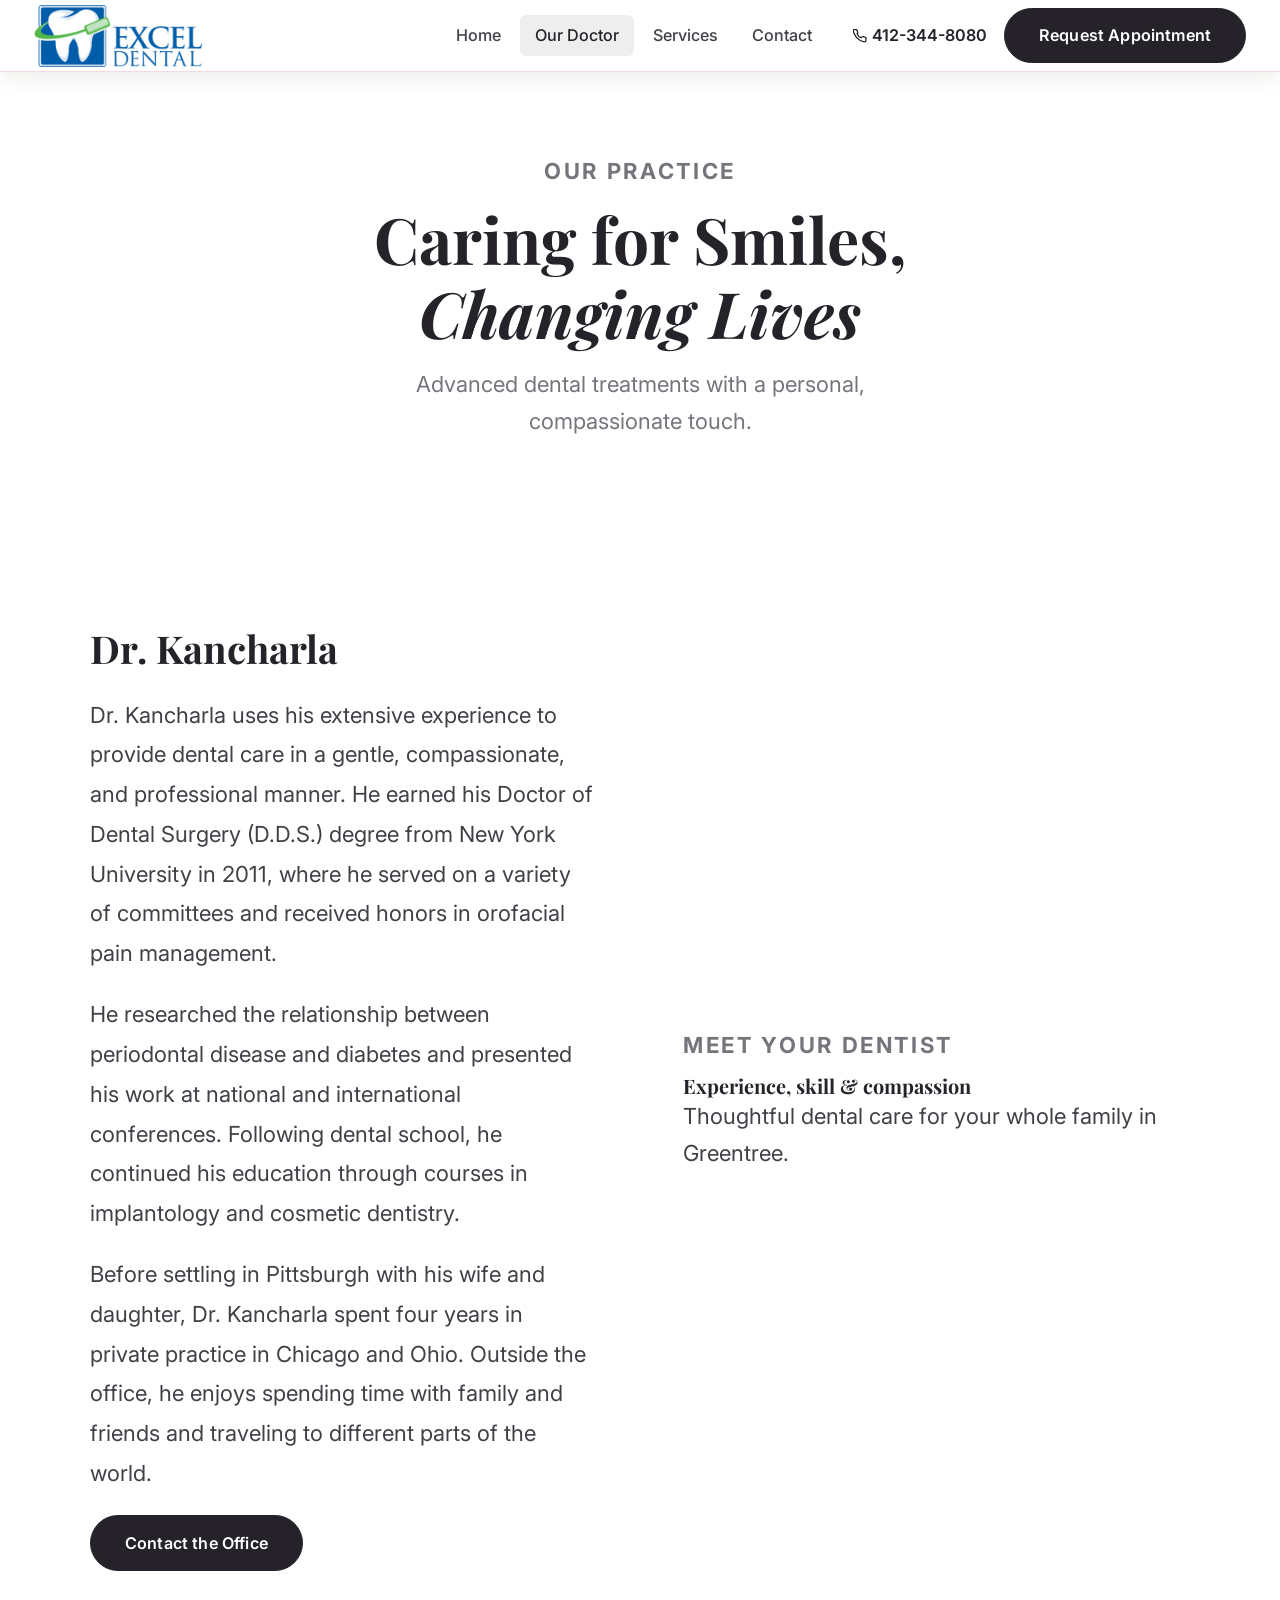
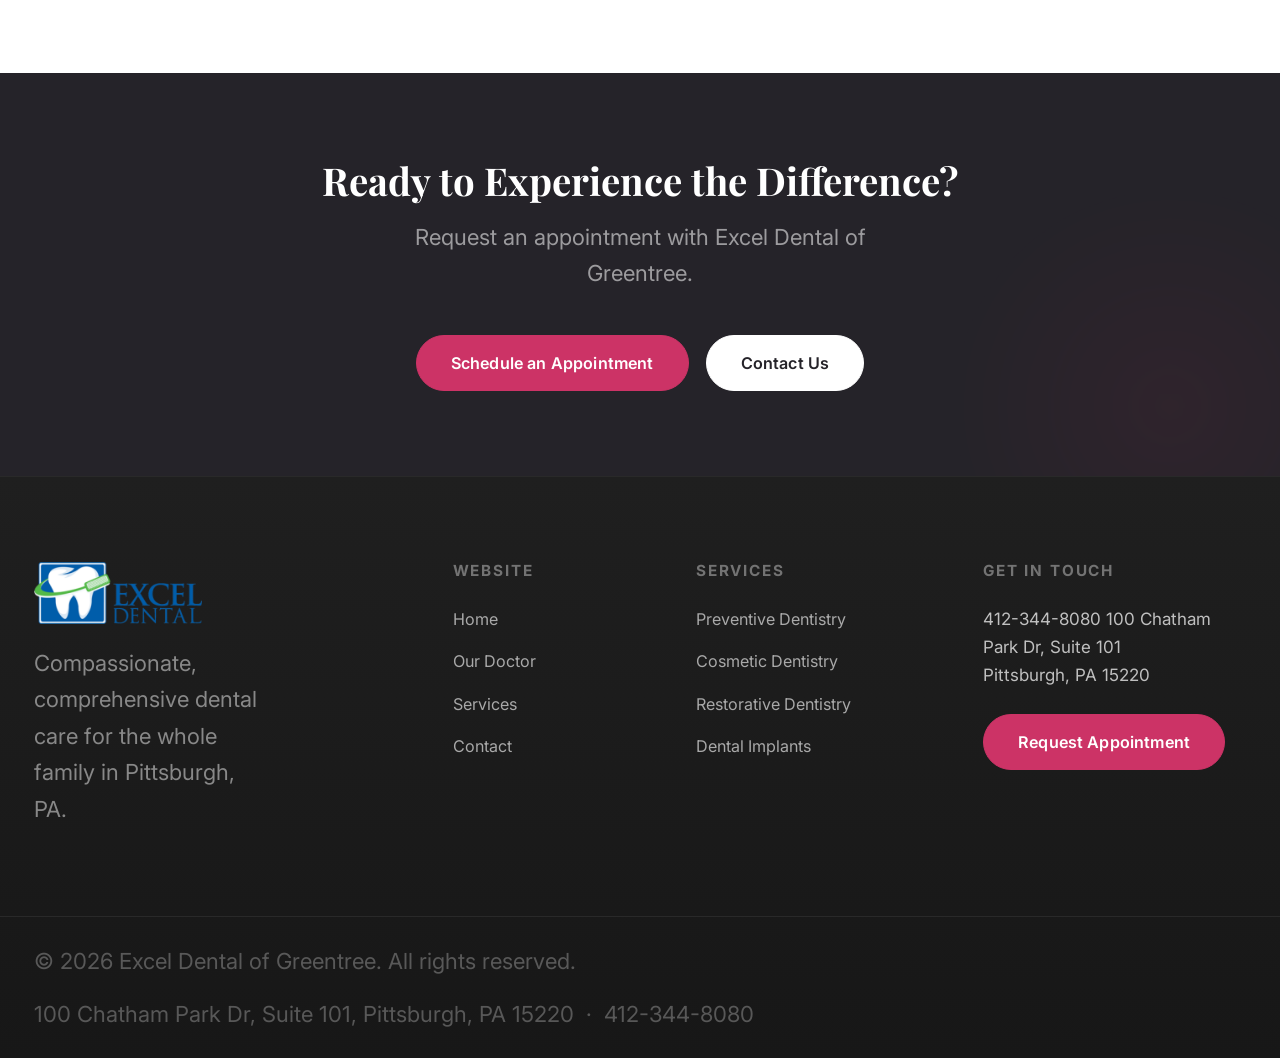
==== commit 95372800: "Adapt website for Excel Dental of Greentree Co-authored-by: copilot-swe-agent[bot] <198982749+Copilo" ====
--- a/about.html
+++ b/about.html
@@ -3,19 +3,19 @@
 <head>
   <meta charset="UTF-8" />
   <meta name="viewport" content="width=device-width, initial-scale=1.0" />
-  <title>About | Excel Dental of Wexford</title>
-  <meta name="description" content="Meet Dr. Dhileep Jinna and learn about Excel Dental of Wexford's compassionate approach to general and cosmetic dentistry." />
-  <link rel="canonical" href="https://www.exceldentalpc.com/about.html" />
+  <title>About | Excel Dental of Greentree</title>
+  <meta name="description" content="Meet Dr. Kancharla and learn about Excel Dental of Greentree's compassionate approach to general and cosmetic dentistry." />
+  <link rel="canonical" href="https://www.exceldentalgreentree.com/about.html" />
   <meta property="og:type" content="website" />
-  <meta property="og:site_name" content="Excel Dental of Wexford" />
-  <meta property="og:title" content="About Us | Excel Dental of Wexford" />
-  <meta property="og:description" content="Meet Dr. Dhileep Jinna and learn about Excel Dental of Wexford's compassionate approach to general and cosmetic dentistry." />
-  <meta property="og:url" content="https://www.exceldentalpc.com/about.html" />
-  <meta property="og:image" content="https://www.exceldentalpc.com/assets/images/excel-dental-wexford-logo.png" />
+  <meta property="og:site_name" content="Excel Dental of Greentree" />
+  <meta property="og:title" content="About Us | Excel Dental of Greentree" />
+  <meta property="og:description" content="Meet Dr. Kancharla and learn about Excel Dental of Greentree's compassionate approach to general and cosmetic dentistry." />
+  <meta property="og:url" content="https://www.exceldentalgreentree.com/about.html" />
+  <meta property="og:image" content="https://www.exceldentalgreentree.com/assets/images/wexford-hero-photo.jpg" />
   <meta name="twitter:card" content="summary_large_image" />
-  <meta name="twitter:title" content="About Us | Excel Dental of Wexford" />
-  <meta name="twitter:description" content="Meet Dr. Dhileep Jinna and learn about Excel Dental of Wexford's compassionate approach to general and cosmetic dentistry." />
-  <meta name="twitter:image" content="https://www.exceldentalpc.com/assets/images/excel-dental-wexford-logo.png" />
+  <meta name="twitter:title" content="About Us | Excel Dental of Greentree" />
+  <meta name="twitter:description" content="Meet Dr. Kancharla and learn about Excel Dental of Greentree's compassionate approach to general and cosmetic dentistry." />
+  <meta name="twitter:image" content="https://www.exceldentalgreentree.com/assets/images/wexford-hero-photo.jpg" />
   <link rel="preconnect" href="https://fonts.googleapis.com" />
   <link rel="preconnect" href="https://fonts.gstatic.com" crossorigin />
   <link href="https://fonts.googleapis.com/css2?family=Playfair+Display:ital,wght@0,400;0,600;0,700;1,400;1,600&family=Inter:wght@300;400;500;600;700&display=swap" rel="stylesheet" />
@@ -25,19 +25,18 @@
   {
     "@context": "https://schema.org",
     "@type": "MedicalOrganization",
-    "name": "Excel Dental of Wexford",
-    "url": "https://www.exceldentalpc.com/about.html",
-    "description": "Meet Dr. Dhileep Jinna and learn about Excel Dental of Wexford's compassionate approach to general and cosmetic dentistry.",
-    "telephone": "+14123646523",
+    "name": "Excel Dental of Greentree",
+    "url": "https://www.exceldentalgreentree.com/about.html",
+    "description": "Meet Dr. Kancharla and learn about Excel Dental of Greentree's compassionate approach to general and cosmetic dentistry.",
+    "telephone": "+14123448080",
     "address": {
       "@type": "PostalAddress",
-      "streetAddress": "2622 Brandt School Rd",
-      "addressLocality": "Wexford",
+      "streetAddress": "100 Chatham Park Dr, Suite 101",
+      "addressLocality": "Pittsburgh",
       "addressRegion": "PA",
-      "postalCode": "15090",
+      "postalCode": "15220",
       "addressCountry": "US"
     },
-    "foundingDate": "2000",
     "medicalSpecialty": "Dentistry"
   }
   </script>
@@ -47,30 +46,29 @@
   <!-- ===== NAVBAR ===== -->
   <header class="navbar" id="navbar">
     <div class="nav-inner">
-      <a href="index.html" class="nav-logo" aria-label="Excel Dental of Wexford — home">
+      <a href="index.html" class="nav-logo" aria-label="Excel Dental of Greentree — home">
         <div class="nav-logo-icon">
           <svg viewBox="-32 0 512 512" xmlns="http://www.w3.org/2000/svg" aria-hidden="true" style="fill:#fff;">
             <path d="M443.98 96.25c-11.01-45.22-47.11-82.06-92.01-93.72-32.19-8.36-63 5.1-89.14 24.33-3.25 2.39-6.96 3.73-10.5 5.48l28.32 18.21c7.42 4.77 9.58 14.67 4.8 22.11-4.46 6.95-14.27 9.86-22.11 4.8L162.83 12.84c-20.7-10.85-43.38-16.4-66.81-10.31-44.9 11.67-81 48.5-92.01 93.72-10.13 41.62-.42 80.81 21.5 110.43 23.36 31.57 32.68 68.66 36.29 107.35 4.4 47.16 10.33 94.16 20.94 140.32l7.8 33.95c3.19 13.87 15.49 23.7 29.67 23.7 13.97 0 26.15-9.55 29.54-23.16l34.47-138.42c4.56-18.32 20.96-31.16 39.76-31.16s35.2 12.85 39.76 31.16l34.47 138.42c3.39 13.61 15.57 23.16 29.54 23.16 14.18 0 26.48-9.83 29.67-23.7l7.8-33.95c10.61-46.15 16.53-93.16 20.94-140.32 3.61-38.7 12.93-75.78 36.29-107.35 21.95-29.61 31.66-68.8 21.53-110.43z"/>
           </svg>
         </div>
         <div class="nav-logo-text">
-          <span class="name">Excel Dental of Wexford</span>
-          <span class="tagline">Wexford, PA</span>
+          <span class="name">Excel Dental of Greentree</span>
+          <span class="tagline">Pittsburgh, PA</span>
         </div>
       </a>
       <nav class="nav-menu" aria-label="Primary navigation">
         <a href="index.html">Home</a>
-        <a href="about.html" class="active">About</a>
-      <a href="locations.html">Locations</a>
+        <a href="about.html" class="active">Our Doctor</a>
         <a href="services.html">Services</a>
         <a href="contact.html">Contact</a>
       </nav>
       <div class="nav-actions">
-        <a href="tel:4123646523" class="nav-phone">
+        <a href="tel:4123448080" class="nav-phone">
           <svg width="14" height="14" viewBox="0 0 24 24" fill="none" stroke="currentColor" stroke-width="2.2" stroke-linecap="round" stroke-linejoin="round" aria-hidden="true"><path d="M22 16.92v3a2 2 0 01-2.18 2 19.79 19.79 0 01-8.63-3.07A19.5 19.5 0 013.06 9.81a19.79 19.79 0 01-3.07-8.67A2 2 0 012.18 1h3a2 2 0 012 1.72c.127.96.361 1.903.7 2.81a2 2 0 01-.45 2.11L6.91 8.16a16 16 0 006.93 6.93l1.52-1.52a2 2 0 012.11-.45c.907.339 1.85.573 2.81.7A2 2 0 0122 16.92z"/></svg>
-          412-364-6523
+          412-344-8080
         </a>
-        <a href="https://appt.link/meet-with-excel-dental-wexford-CfDi1af0/in-person-meeting" target="_blank" rel="noopener" class="btn btn-dark">Request Appointment</a>
+        <a href="tel:+14123448080" class="btn btn-dark">Request Appointment</a>
       </div>
       <button class="nav-hamburger" id="navHamburger" aria-label="Toggle menu" aria-expanded="false">
         <span></span><span></span><span></span>
@@ -78,13 +76,12 @@
     </div>
     <nav class="nav-mobile" aria-label="Mobile navigation">
       <a href="index.html">Home</a>
-      <a href="about.html">About</a>
-      <a href="locations.html">Locations</a>
+      <a href="about.html">Our Doctor</a>
       <a href="services.html">Services</a>
       <a href="contact.html">Contact</a>
       <div class="nav-mobile-cta">
-        <a href="tel:4123646523" class="btn btn-outline">📞 412-364-6523</a>
-        <a href="https://appt.link/meet-with-excel-dental-wexford-CfDi1af0/in-person-meeting" target="_blank" rel="noopener" class="btn btn-dark">Request Appointment</a>
+        <a href="tel:4123448080" class="btn btn-outline">📞 412-344-8080</a>
+        <a href="tel:+14123448080" class="btn btn-dark">Request Appointment</a>
       </div>
     </nav>
   </header>
@@ -96,22 +93,20 @@
     <p>Advanced dental treatments with a personal, compassionate touch.</p>
   </section>
 
-  <!-- ===== STORY ===== -->
+  <!-- ===== DOCTOR ===== -->
   <section class="about-story" aria-labelledby="story-heading">
-    <div class="about-story-inner">
+    <div class="about-story-inner doctor-story">
       <div class="about-story-text fade-up" data-reveal="fade-left">
-        <h2 id="story-heading">Dr. Dhileep Jinna</h2>
-        <p>Dr. Jinna graduated from the Boston University Goldman School of Dental Medicine and practices general and cosmetic dentistry in McCandless and Wexford, Pennsylvania. Before dental school, he earned an MBA in Healthcare Management from the University of Findlay.</p>
-        <p>He treats patients of all ages, with a special interest in preventive and restorative dentistry, dental implants, and dental sleep medicine. Dr. Jinna is a Diplomate of the American Board of Dental Sleep Medicine and serves in the United States Army Reserves.</p>
-        <p>Committed to quality, integrity, and service, he strives to accommodate patients experiencing dental emergencies or toothaches with same-day appointments whenever possible.</p>
-        <a href="contact.html" class="btn btn-dark" style="margin-top:.5rem;">Contact the Office</a>
+        <h2 id="story-heading">Dr. Kancharla</h2>
+        <p>Dr. Kancharla uses his extensive experience to provide dental care in a gentle, compassionate, and professional manner. He earned his Doctor of Dental Surgery (D.D.S.) degree from New York University in 2011, where he served on a variety of committees and received honors in orofacial pain management.</p>
+        <p>He researched the relationship between periodontal disease and diabetes and presented his work at national and international conferences. Following dental school, he continued his education through courses in implantology and cosmetic dentistry.</p>
+        <p>Before settling in Pittsburgh with his wife and daughter, Dr. Kancharla spent four years in private practice in Chicago and Ohio. Outside the office, he enjoys spending time with family and friends and traveling to different parts of the world.</p>
+        <a href="contact.html" class="btn btn-dark">Contact the Office</a>
       </div>
-      <div class="about-story-img fade-up" data-reveal="fade-right">
-        <img
-          src="assets/images/doctorPic.jpeg"
-          alt="Dr. Dhileep Jinna of Excel Dental of Wexford"
-          loading="lazy"
-        />
+      <div class="doctor-story-aside" data-reveal="fade-right">
+        <p class="eyebrow">Meet Your Dentist</p>
+        <h3>Experience, skill &amp; compassion</h3>
+        <p>Thoughtful dental care for your whole family in Greentree.</p>
       </div>
     </div>
   </section>
@@ -119,9 +114,9 @@
   <!-- ===== CTA BANNER ===== -->
   <section class="cta-banner" aria-labelledby="cta-heading">
     <h2 id="cta-heading" class="fade-up">Ready to Experience the Difference?</h2>
-    <p class="fade-up">Request an appointment with Excel Dental of Wexford.</p>
+    <p class="fade-up">Request an appointment with Excel Dental of Greentree.</p>
     <div class="cta-actions fade-up">
-      <a href="https://appt.link/meet-with-excel-dental-wexford-CfDi1af0/in-person-meeting" target="_blank" rel="noopener" class="btn btn-accent">Schedule an Appointment</a>
+      <a href="tel:+14123448080" class="btn btn-accent">Schedule an Appointment</a>
       <a href="contact.html" class="btn btn-light">Contact Us</a>
     </div>
   </section>
@@ -138,13 +133,13 @@
           </div>
           <div class="f-logo-text"><span class="name">Excel Dental</span><span class="care">Care</span></div>
         </div>
-        <p>Compassionate, comprehensive dental care for the whole family in Wexford, PA.</p>
+        <p>Compassionate, comprehensive dental care for the whole family in Pittsburgh, PA.</p>
       </div>
       <div class="footer-col">
         <h4>Website</h4>
         <ul>
           <li><a href="index.html">Home</a></li>
-          <li><a href="about.html">About</a></li>
+          <li><a href="about.html">Our Doctor</a></li>
           <li><a href="services.html">Services</a></li>
           <li><a href="contact.html">Contact</a></li>
         </ul>
@@ -161,15 +156,15 @@
       <div class="footer-col">
         <h4>Get In Touch</h4>
         <div class="footer-contact-info">
-          <a href="tel:4123646523">412-364-6523</a>
-          <a href="https://maps.app.goo.gl/ELgBJtn3nYdZm5mt8" target="_blank" rel="noopener">2622 Brandt School Rd<br>Wexford, PA 15090</a>
+          <a href="tel:4123448080">412-344-8080</a>
+          <a href="https://maps.google.com/?q=100+Chatham+Park+Dr+Suite+101+Pittsburgh+PA+15220" target="_blank" rel="noopener">100 Chatham Park Dr, Suite 101<br>Pittsburgh, PA 15220</a>
         </div>
-        <a href="https://appt.link/meet-with-excel-dental-wexford-CfDi1af0/in-person-meeting" target="_blank" rel="noopener" class="btn btn-accent footer-appt-btn">Request Appointment</a>
+        <a href="tel:+14123448080" class="btn btn-accent footer-appt-btn">Request Appointment</a>
       </div>
     </div>
     <div class="footer-bottom">
-      <p>&copy; <span id="year"></span> Excel Dental of Wexford. All rights reserved.</p>
-      <p>2622 Brandt School Rd, Wexford, PA 15090 &nbsp;·&nbsp; 412-364-6523</p>
+      <p>&copy; <span id="year"></span> Excel Dental of Greentree. All rights reserved.</p>
+      <p>100 Chatham Park Dr, Suite 101, Pittsburgh, PA 15220 &nbsp;·&nbsp; 412-344-8080</p>
     </div>
   </footer>
 
--- a/css/style.css
+++ b/css/style.css
@@ -1628,6 +1628,17 @@
     font-size: .86rem !important;
     text-align: center;
   }
+  .doctor-story-aside {
+    align-self: center;
+    padding: clamp(2rem, 5vw, 4rem);
+    border-radius: var(--radius);
+    background: var(--primary-light);
+  }
+  .doctor-story-aside h3 { margin: .75rem 0 1rem; font-size: clamp(1.75rem, 3vw, 2.5rem); }
+  .doctor-story-aside p { margin-bottom: 0; }
+  .contact-direct { display: flex; flex-wrap: wrap; gap: .75rem; }
+  .contact-direct p { width: 100%; color: var(--muted); font-size: .9rem !important; }
+  .contact-info-side .visit-hours { margin-bottom: 1.5rem; }
   .locations-page { padding-top: 2rem; }
   .locations-page .office-card { min-height: 310px; }
   .locations-page .office-card address { min-height: 0; }
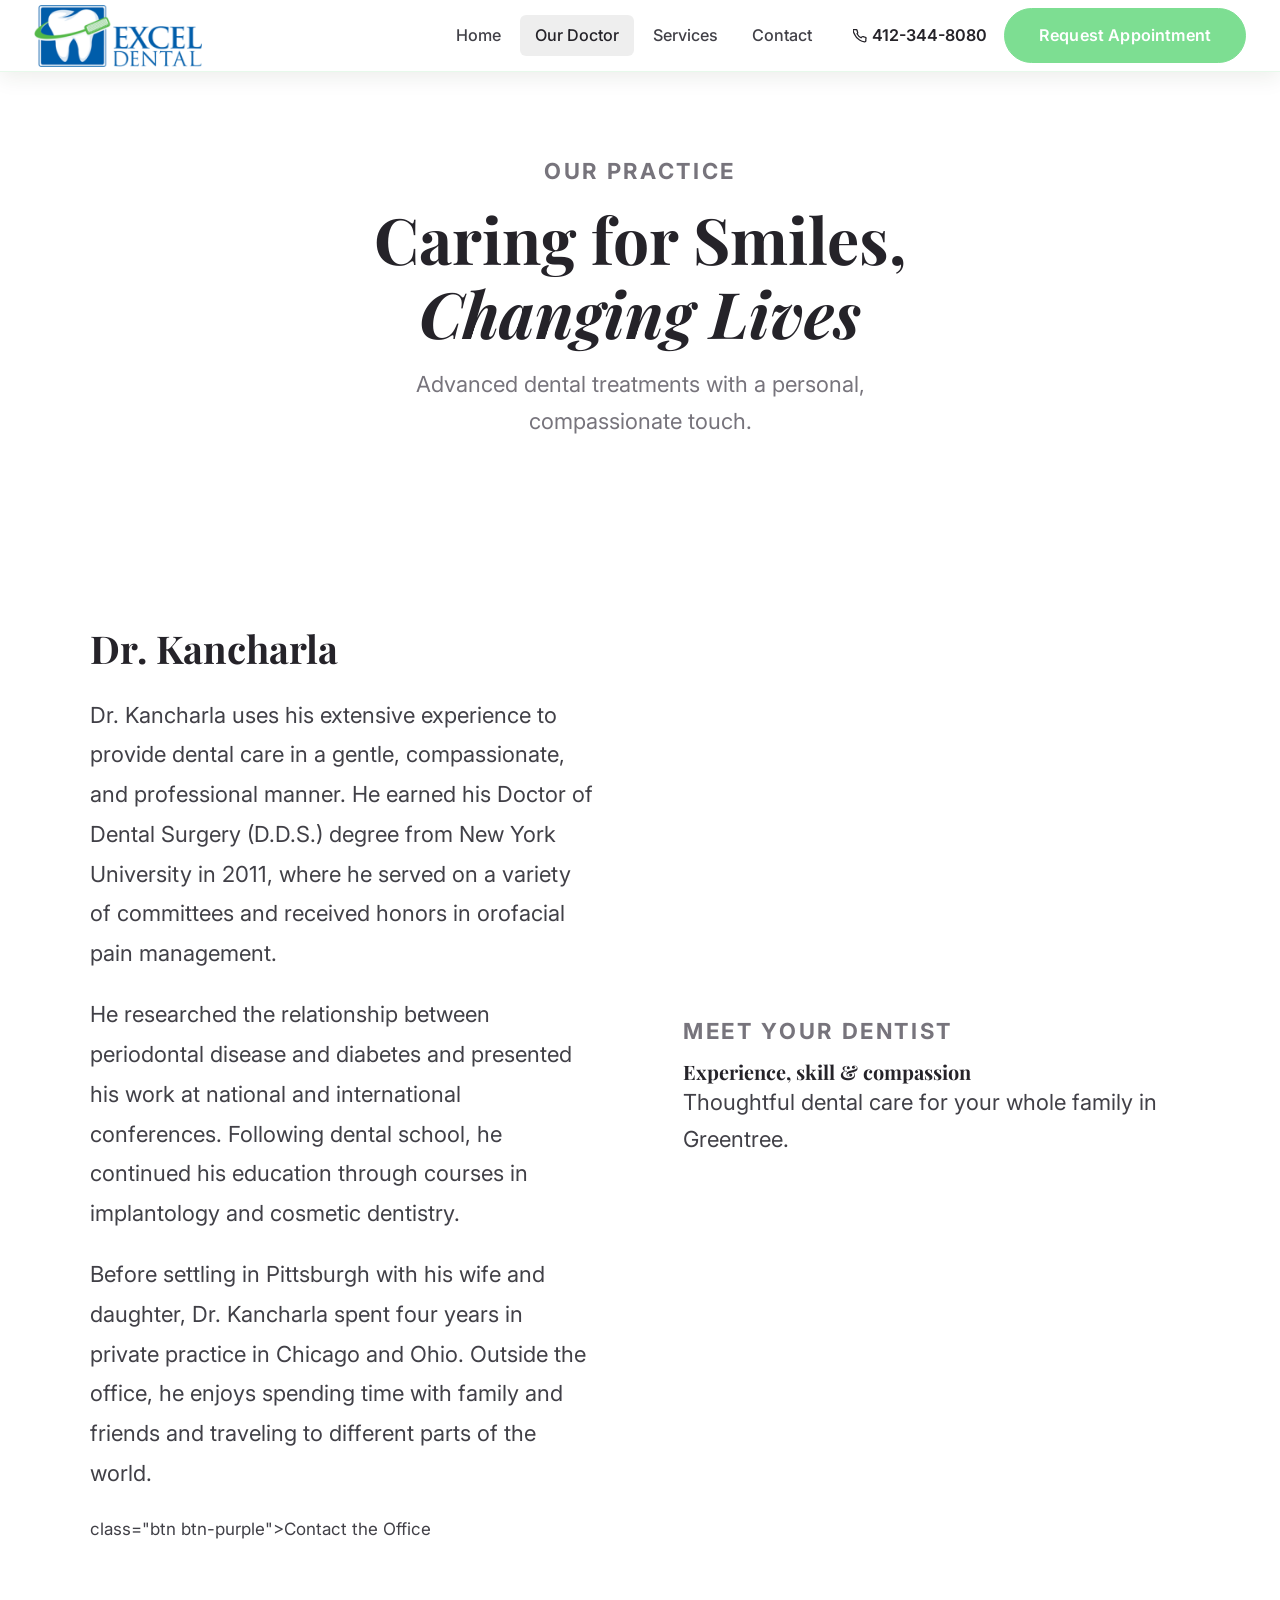
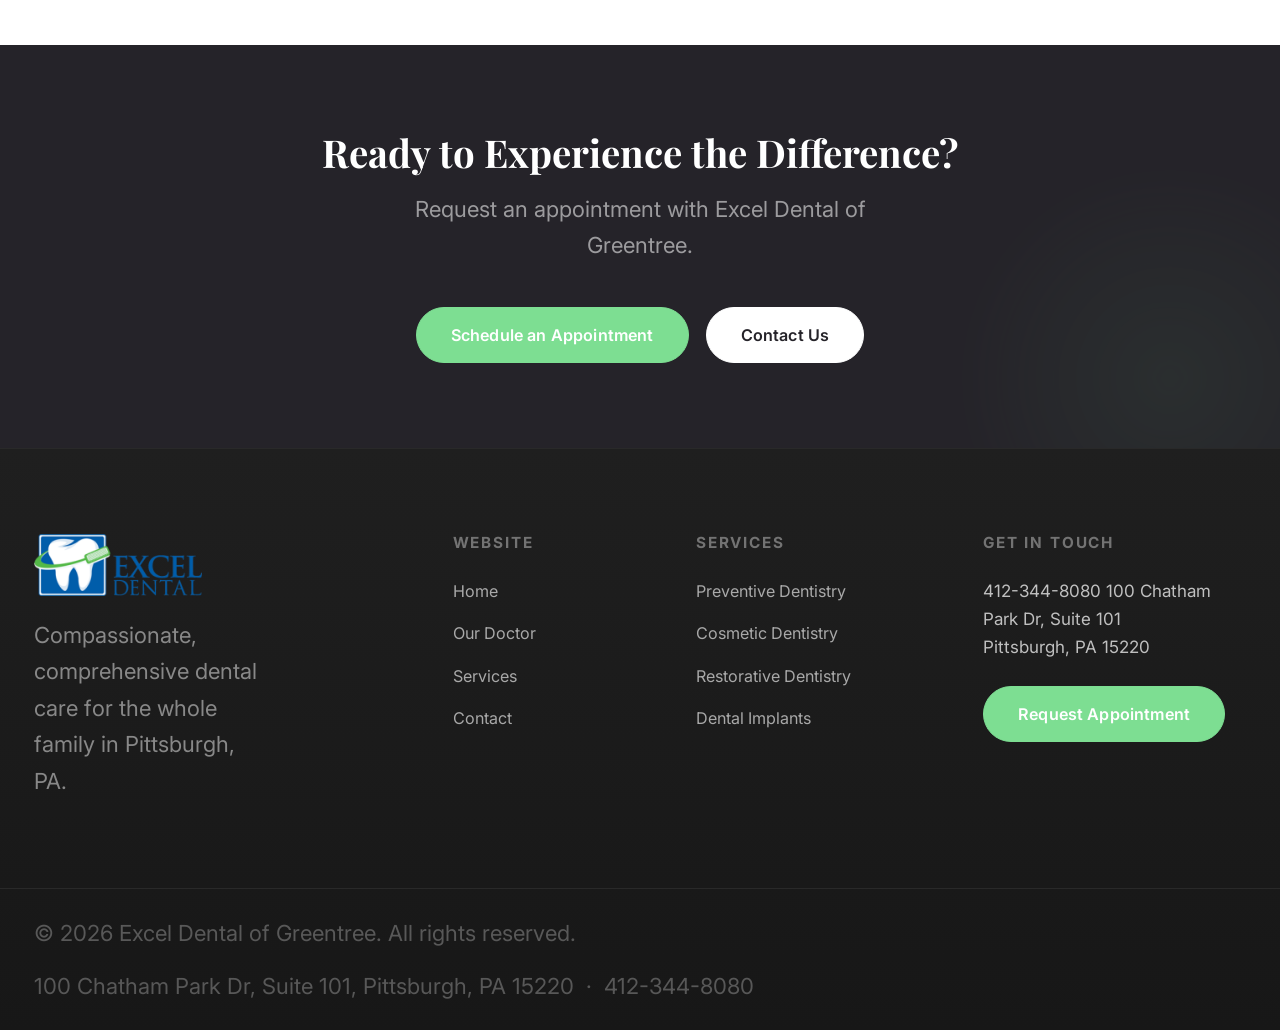
==== commit 188e6e84: "Updated color schemes and transition to greentree website" ====
--- a/about.html
+++ b/about.html
@@ -68,7 +68,7 @@
           <svg width="14" height="14" viewBox="0 0 24 24" fill="none" stroke="currentColor" stroke-width="2.2" stroke-linecap="round" stroke-linejoin="round" aria-hidden="true"><path d="M22 16.92v3a2 2 0 01-2.18 2 19.79 19.79 0 01-8.63-3.07A19.5 19.5 0 013.06 9.81a19.79 19.79 0 01-3.07-8.67A2 2 0 012.18 1h3a2 2 0 012 1.72c.127.96.361 1.903.7 2.81a2 2 0 01-.45 2.11L6.91 8.16a16 16 0 006.93 6.93l1.52-1.52a2 2 0 012.11-.45c.907.339 1.85.573 2.81.7A2 2 0 0122 16.92z"/></svg>
           412-344-8080
         </a>
-        <a href="tel:+14123448080" class="btn btn-dark">Request Appointment</a>
+        <a href="tel:+14123448080" class="btn btn-accent">Request Appointment</a>
       </div>
       <button class="nav-hamburger" id="navHamburger" aria-label="Toggle menu" aria-expanded="false">
         <span></span><span></span><span></span>
@@ -80,8 +80,8 @@
       <a href="services.html">Services</a>
       <a href="contact.html">Contact</a>
       <div class="nav-mobile-cta">
-        <a href="tel:4123448080" class="btn btn-outline">📞 412-344-8080</a>
-        <a href="tel:+14123448080" class="btn btn-dark">Request Appointment</a>
+        class="btn btn-outline-primary">📞 412-344-8080</a>
+        <a href="tel:+14123448080" class="btn btn-accent">Request Appointment</a>
       </div>
     </nav>
   </header>
@@ -101,7 +101,7 @@
         <p>Dr. Kancharla uses his extensive experience to provide dental care in a gentle, compassionate, and professional manner. He earned his Doctor of Dental Surgery (D.D.S.) degree from New York University in 2011, where he served on a variety of committees and received honors in orofacial pain management.</p>
         <p>He researched the relationship between periodontal disease and diabetes and presented his work at national and international conferences. Following dental school, he continued his education through courses in implantology and cosmetic dentistry.</p>
         <p>Before settling in Pittsburgh with his wife and daughter, Dr. Kancharla spent four years in private practice in Chicago and Ohio. Outside the office, he enjoys spending time with family and friends and traveling to different parts of the world.</p>
-        <a href="contact.html" class="btn btn-dark">Contact the Office</a>
+        class="btn btn-purple">Contact the Office</a>
       </div>
       <div class="doctor-story-aside" data-reveal="fade-right">
         <p class="eyebrow">Meet Your Dentist</p>
--- a/css/style.css
+++ b/css/style.css
@@ -4,12 +4,14 @@
 
 /* === CSS VARIABLES === */
 :root {
-  --primary:       #cc3366;
-  --primary-dark:  #a92550;
-  --primary-light: #f3c7d6;
+  --primary:       #7DDE92;
+  --primary-dark:  #2EBFA5;
+  --primary-light: #F8FFE5;
+  --accent-purple: #4E4187;
+  --accent-blue:   #3083DC;
   --bg:            #f5f5f6;
   --bg-light:      #ffffff;
-  --bg-about:      #f3c7d6;
+  --bg-about:      #F8FFE5;
   --surface:       #ffffff;
   --surface-alt:   #f8f5f6;
   --dark:          #252329;
@@ -42,7 +44,7 @@
   font-size: 1rem;
   line-height: 1.65;
   color: var(--text);
-  background: #f7f6f7;
+  background: #f7f9f7;
   overflow-x: hidden;
   -webkit-font-smoothing: antialiased;
   -webkit-tap-highlight-color: transparent;
@@ -94,7 +96,7 @@
   background: rgba(255,255,255,.96);
   backdrop-filter: blur(16px);
   -webkit-backdrop-filter: blur(16px);
-  border-bottom: 1px solid rgba(204,51,102,.18);
+  border-bottom: 1px solid rgba(125,222,146,.18);
   box-shadow: 0 6px 20px rgba(36, 45, 18, .08);
   transition: var(--t);
 }
@@ -221,7 +223,7 @@
   padding-top: 72px;
   align-items: stretch;
   background:
-    linear-gradient(140deg, #ffffff 0%, #fbf3f6 55%, #f8e9ef 100%);
+    linear-gradient(140deg, #ffffff 0%, #f0ffe8 55%, #e8fff8 100%);
 }
 .hero-left {
   display: flex;
@@ -232,7 +234,7 @@
 .hero-text { max-width: 500px; }
 .hero-chip {
   display: inline-flex; align-items: center; gap: .4rem;
-  background: rgba(204,51,102,.12);
+  background: rgba(125,222,146,.12);
   color: var(--dark);
   padding: .35rem 1rem;
   border-radius: 100px;
@@ -274,7 +276,7 @@
 .trust-strip {
   background:
     radial-gradient(circle at 20% 25%, rgba(255,255,255,.2) 0%, rgba(255,255,255,0) 52%),
-    linear-gradient(135deg, #cc3366 0%, #a92550 100%);
+    linear-gradient(135deg, #7DDE92 0%, #2EBFA5 100%);
   padding: 1.25rem 2rem;
 }
 
@@ -309,16 +311,16 @@
    ABOUT
    ===================================================== */
 .about { display: grid; grid-template-columns: repeat(2, minmax(0, 1fr)); min-height: 580px; overflow-x: clip; }
-.about-left { min-width: 0; overflow: hidden; background: #f8e9ef; }
+.about-left { min-width: 0; overflow: hidden; background: #e8fff8; }
 .about-left img { display: block; width: 100%; height: 100%; min-height: 100%; object-fit: cover; object-position: 62% center; transition: transform .7s ease; }
 .about-left:hover img { transform: scale(1.04); }
 
 .about-right {
-  background: linear-gradient(170deg, #f8dce6 0%, #ffffff 100%);
+  background: linear-gradient(170deg, #f0ffe8 0%, #ffffff 100%);
   display: flex; flex-direction: column; justify-content: center;
   padding: 5rem 3rem;
   padding-right: max(3rem, calc((100vw - 1280px) / 2 + 2rem));
-  box-shadow: inset 0 1px 0 rgba(255,255,255,.65), inset 22px 0 36px rgba(125,31,66,.07);
+  box-shadow: inset 0 1px 0 rgba(255,255,255,.65), inset 22px 0 36px rgba(125,222,146,.07);
 }
 .about-right h2 { font-size: clamp(1.75rem,3vw,2.6rem); margin-bottom: 1.5rem; max-width: 440px; }
 .about-right p { font-size: .96rem; color: var(--dark); line-height: 1.8; max-width: 480px; margin-bottom: 2.5rem; opacity: .88; }
@@ -329,7 +331,7 @@
 .why-us {
   padding: 6rem 1erem;
   background:
-    radial-gradient(circle at 85% 18%, rgba(204,51,102,.1) 0%, rgba(204,51,102,0) 42%),
+    radial-gradient(circle at 85% 18%, rgba(125,222,146,.1) 0%, rgba(125,222,146,0) 42%),
     var(--bg-light);
 }
 
@@ -390,7 +392,7 @@
   display: flex;
   align-items: center;
   justify-content: center;
-  background: rgba(204,51,102,.12);
+  background: rgba(125,222,146,.12);
   border-radius: 12px;
   flex-shrink: 0;
 }
@@ -484,7 +486,7 @@
   padding: 9px 20px;
   background: var(--primary);
   color: var(--white);
-  border-radius: 4px;
+  border-radius: 100px;
   font-size: .92rem; font-weight: 700;
   align-self: flex-start;
   opacity: 1; transform: none; margin-top: auto;
@@ -501,7 +503,7 @@
 .care-options {
   padding: 5.5rem 2rem;
   background:
-    linear-gradient(180deg, #ffffff 0%, #f8f3f6 100%);
+    linear-gradient(180deg, #ffffff 0%, #f0ffe8 100%);
 }
 
 .care-options-inner {
@@ -602,7 +604,7 @@
    ===================================================== */
 .testimonials {
   background:
-    radial-gradient(circle at 15% 18%, rgba(204,51,102,.12) 0%, rgba(204,51,102,0) 34%),
+    radial-gradient(circle at 15% 18%, rgba(125,222,146,.12) 0%, rgba(125,222,146,0) 34%),
     linear-gradient(150deg, #1f1f1f 0%, #252525 60%, #1c1c1c 100%);
   padding: 6rem 2rem;
   position: relative;
@@ -654,7 +656,7 @@
   display: grid;
   grid-template-columns: 1fr 1fr;
   min-height: 560px;
-  background: linear-gradient(180deg, #ffffff 0%, #f8f3f6 100%);
+  background: linear-gradient(180deg, #ffffff 0%, #f0ffe8 100%);
 }
 .location-map { overflow: hidden; }
 .location-map iframe {
@@ -678,7 +680,7 @@
 .info-block  { display: flex; gap: 1.1rem; align-items: flex-start; }
 .info-icon   {
   width: 40px; height: 40px; flex-shrink: 0;
-  background: rgba(204,51,102,.12);
+  background: rgba(125,222,146,.12);
   border-radius: var(--radius-sm);
   display: flex; align-items: center; justify-content: center;
 }
@@ -707,7 +709,7 @@
 .visit-hours th,
 .visit-hours td { padding: .48rem .7rem; border: 1px solid rgba(37,35,41,.12); text-align: left; font-size: .9rem; line-height: 1.35; }
 .visit-hours th { width: 42%; font-weight: 600; }
-.visit-hours tr:nth-child(even) { background: rgba(204,51,102,.045); }
+.visit-hours tr:nth-child(even) { background: rgba(125,222,146,.045); }
 .visit-appointment { align-self: flex-start; }
 .home-location .location-map { min-height: 100%; }
 .home-location .location-map iframe { display: block; min-height: 100%; }
@@ -808,7 +810,7 @@
 .sleep-content ol { margin: .5rem 0 0 1.25rem; list-style: disc; }
 .sleep-content ol { list-style: decimal; }
 .sleep-content li { padding-left: .2rem; margin: .35rem 0; }
-.sleep-cta { margin-top: 1.5rem; padding: 2rem; background: #faeaf0; border-left: 4px solid var(--primary); }
+.sleep-cta { margin-top: 1.5rem; padding: 2rem; background: #f0fff8; border-left: 4px solid var(--primary); }
 .sleep-cta .cta-actions { display: flex; flex-wrap: wrap; gap: .75rem; margin-top: 1rem; }
 
 @media (max-width: 600px) {
@@ -903,7 +905,7 @@
   gap: 1.75rem; max-width: 1100px; margin: 0 auto;
 }
 .value-card {
-  background: linear-gradient(180deg, #ffffff 0%, #fbf3f6 100%);
+  background: linear-gradient(180deg, #ffffff 0%, #f0ffe8 100%);
   border-radius: var(--radius);
   padding: 2.5rem 2rem;
   border: 1px solid var(--line-soft);
@@ -911,7 +913,7 @@
 }
 .value-icon {
   width: 52px; height: 52px;
-  background: rgba(204,51,102,.12);
+  background: rgba(125,222,146,.12);
   border-radius: 14px;
   display: flex; align-items: center; justify-content: center;
   margin-bottom: 1.25rem;
@@ -971,7 +973,7 @@
 }
 
 .profile-card {
-  background: linear-gradient(180deg, #ffffff 0%, #fbf3f6 100%);
+  background: linear-gradient(180deg, #ffffff 0%, #f0ffe8 100%);
   border: 1px solid var(--border);
   border-radius: var(--radius);
   overflow: hidden;
@@ -1236,7 +1238,7 @@
 .form-group select:focus,
 .form-group textarea:focus {
   border-color: var(--primary-dark);
-  box-shadow: 0 0 0 3px rgba(204,51,102,.18);
+  box-shadow: 0 0 0 3px rgba(125,222,146,.18);
 }
 .form-group textarea { min-height: 130px; }
 .form-submit { margin-top: .5rem; }
@@ -1354,7 +1356,7 @@
 .srv-info-card ul li::before {
   content:'✓';flex-shrink:0;
   width:18px;height:18px;border-radius:50%;
-  background:rgba(204,51,102,.16);
+  background:rgba(125,222,146,.16);
   display:flex;align-items:center;justify-content:center;
   font-size:.65rem;font-weight:700;color:var(--dark);
 }
@@ -1485,8 +1487,8 @@
   100% { transform: translate3d(0, 0, 0) scale(1); }
 }
 @keyframes pulseGlow {
-  0%, 100% { box-shadow: 0 0 0 0 rgba(204,51,102,0); }
-  50%      { box-shadow: 0 0 0 8px rgba(204,51,102,.12); }
+  0%, 100% { box-shadow: 0 0 0 0 rgba(125,222,146,0); }
+  50%      { box-shadow: 0 0 0 8px rgba(125,222,146,.12); }
 }
 
 .hero-left::before,
@@ -1495,7 +1497,7 @@
   position: absolute;
   width: 460px; height: 460px;
   border-radius: 50%;
-  background: radial-gradient(circle, rgba(204,51,102,.18) 0%, rgba(204,51,102,0) 70%);
+  background: radial-gradient(circle, rgba(125,222,146,.18) 0%, rgba(125,222,146,0) 70%);
   filter: blur(10px);
   opacity: .35;
   z-index: 0;
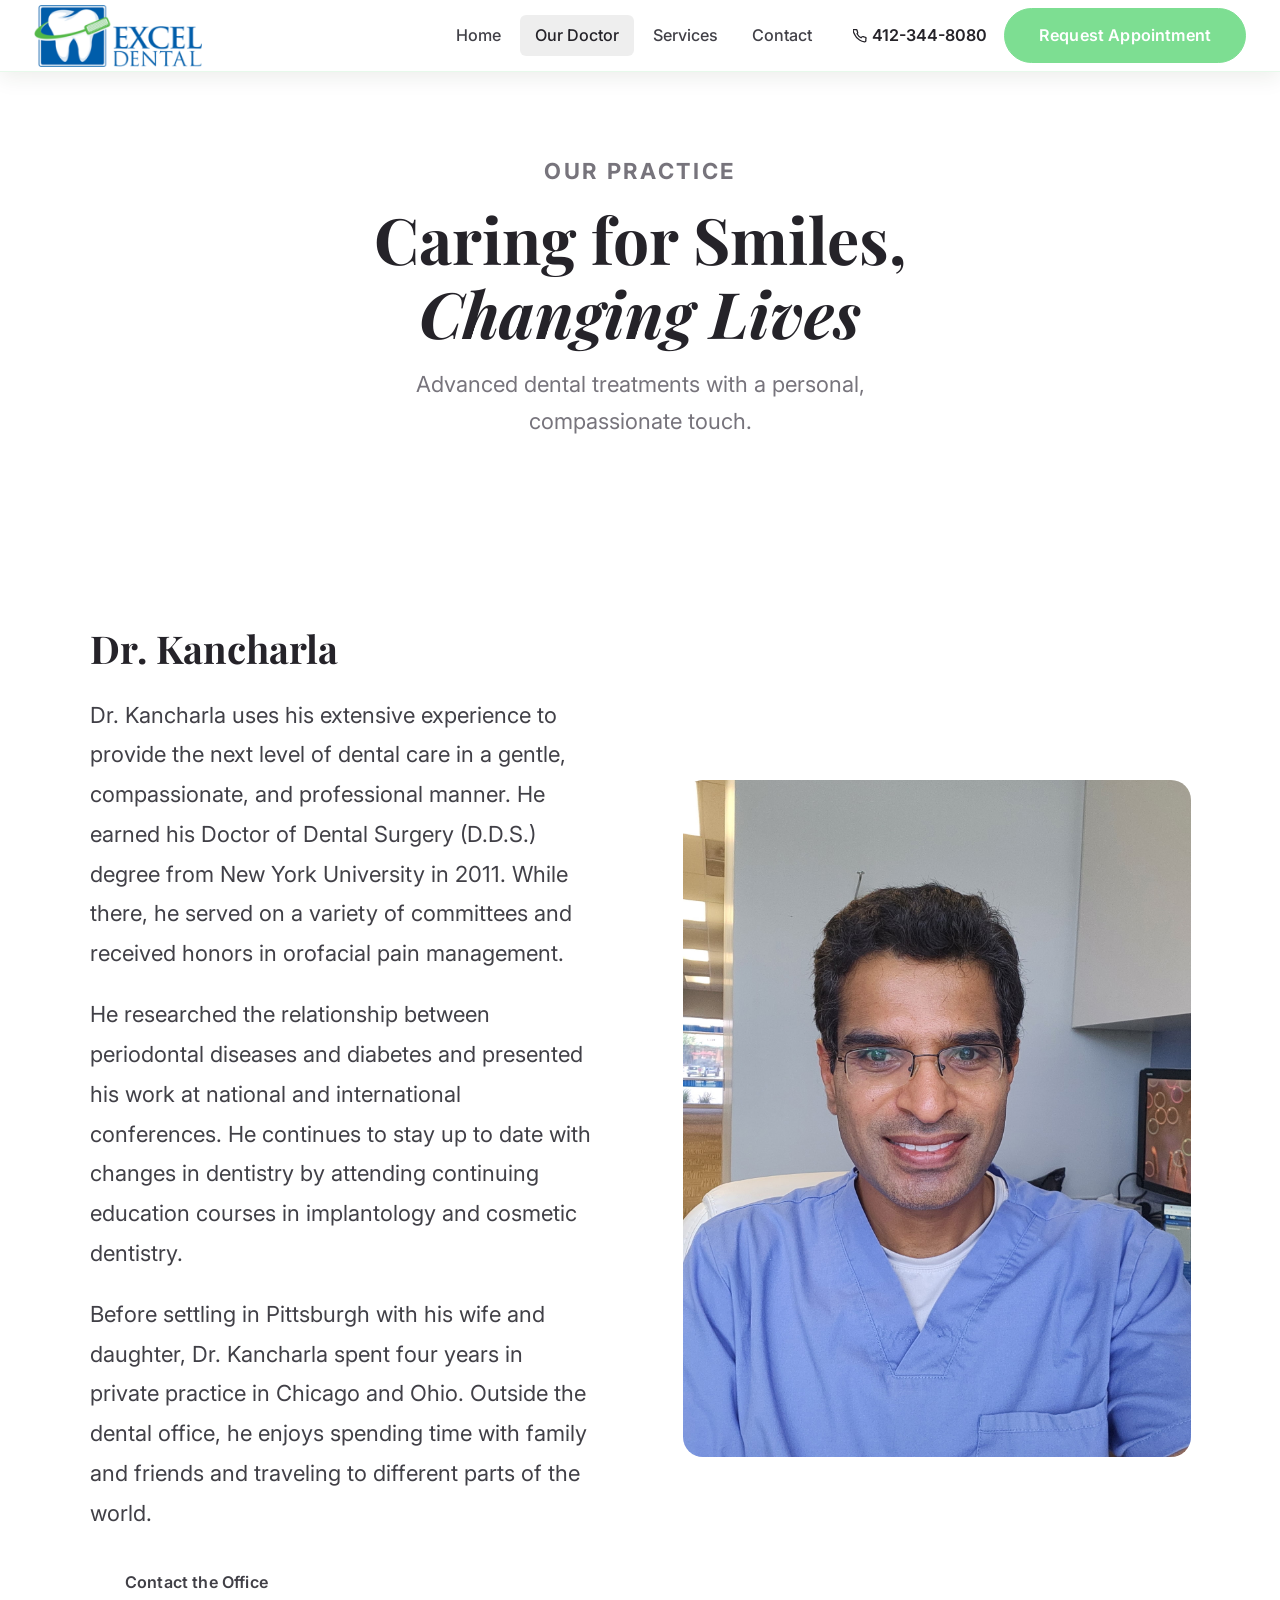
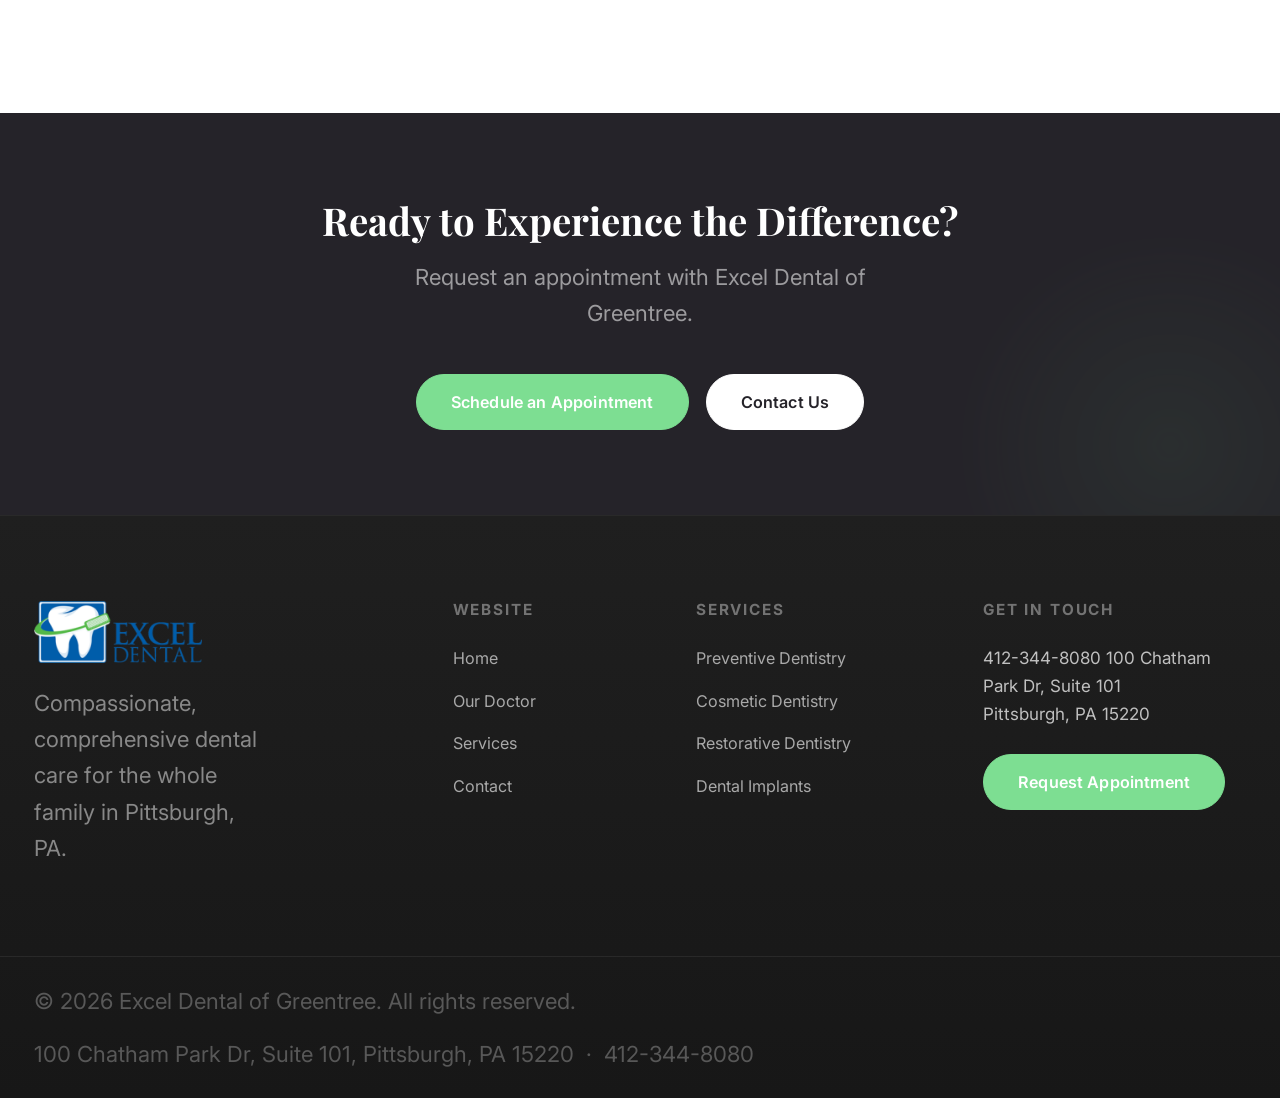
==== commit 4b63670c: "Add Dr. Kancharla team profile Co-authored-by: copilot-swe-agent[bot] <198982749+Copilot@users.norep" ====
--- a/about.html
+++ b/about.html
@@ -68,7 +68,7 @@
           <svg width="14" height="14" viewBox="0 0 24 24" fill="none" stroke="currentColor" stroke-width="2.2" stroke-linecap="round" stroke-linejoin="round" aria-hidden="true"><path d="M22 16.92v3a2 2 0 01-2.18 2 19.79 19.79 0 01-8.63-3.07A19.5 19.5 0 013.06 9.81a19.79 19.79 0 01-3.07-8.67A2 2 0 012.18 1h3a2 2 0 012 1.72c.127.96.361 1.903.7 2.81a2 2 0 01-.45 2.11L6.91 8.16a16 16 0 006.93 6.93l1.52-1.52a2 2 0 012.11-.45c.907.339 1.85.573 2.81.7A2 2 0 0122 16.92z"/></svg>
           412-344-8080
         </a>
-        <a href="tel:+14123448080" class="btn btn-accent">Request Appointment</a>
+        <a href="https://appt.link/excel-dental-of-greentree-inc-b2nE1td5/in-person-meeting" class="btn btn-accent">Request Appointment</a>
       </div>
       <button class="nav-hamburger" id="navHamburger" aria-label="Toggle menu" aria-expanded="false">
         <span></span><span></span><span></span>
@@ -81,7 +81,7 @@
       <a href="contact.html">Contact</a>
       <div class="nav-mobile-cta">
         class="btn btn-outline-primary">📞 412-344-8080</a>
-        <a href="tel:+14123448080" class="btn btn-accent">Request Appointment</a>
+        <a href="https://appt.link/excel-dental-of-greentree-inc-b2nE1td5/in-person-meeting" class="btn btn-accent">Request Appointment</a>
       </div>
     </nav>
   </header>
@@ -98,15 +98,13 @@
     <div class="about-story-inner doctor-story">
       <div class="about-story-text fade-up" data-reveal="fade-left">
         <h2 id="story-heading">Dr. Kancharla</h2>
-        <p>Dr. Kancharla uses his extensive experience to provide dental care in a gentle, compassionate, and professional manner. He earned his Doctor of Dental Surgery (D.D.S.) degree from New York University in 2011, where he served on a variety of committees and received honors in orofacial pain management.</p>
-        <p>He researched the relationship between periodontal disease and diabetes and presented his work at national and international conferences. Following dental school, he continued his education through courses in implantology and cosmetic dentistry.</p>
-        <p>Before settling in Pittsburgh with his wife and daughter, Dr. Kancharla spent four years in private practice in Chicago and Ohio. Outside the office, he enjoys spending time with family and friends and traveling to different parts of the world.</p>
-        class="btn btn-purple">Contact the Office</a>
+        <p>Dr. Kancharla uses his extensive experience to provide the next level of dental care in a gentle, compassionate, and professional manner. He earned his Doctor of Dental Surgery (D.D.S.) degree from New York University in 2011. While there, he served on a variety of committees and received honors in orofacial pain management.</p>
+        <p>He researched the relationship between periodontal diseases and diabetes and presented his work at national and international conferences. He continues to stay up to date with changes in dentistry by attending continuing education courses in implantology and cosmetic dentistry.</p>
+        <p>Before settling in Pittsburgh with his wife and daughter, Dr. Kancharla spent four years in private practice in Chicago and Ohio. Outside the dental office, he enjoys spending time with family and friends and traveling to different parts of the world.</p>
+        <a href="contact.html" class="btn btn-purple">Contact the Office</a>
       </div>
-      <div class="doctor-story-aside" data-reveal="fade-right">
-        <p class="eyebrow">Meet Your Dentist</p>
-        <h3>Experience, skill &amp; compassion</h3>
-        <p>Thoughtful dental care for your whole family in Greentree.</p>
+      <div class="about-story-img" data-reveal="fade-right">
+        <img src="assets/images/doctorPic.jpeg" alt="Dr. Kancharla, dentist at Excel Dental of Greentree" />
       </div>
     </div>
   </section>
@@ -159,7 +157,7 @@
           <a href="tel:4123448080">412-344-8080</a>
           <a href="https://maps.google.com/?q=100+Chatham+Park+Dr+Suite+101+Pittsburgh+PA+15220" target="_blank" rel="noopener">100 Chatham Park Dr, Suite 101<br>Pittsburgh, PA 15220</a>
         </div>
-        <a href="tel:+14123448080" class="btn btn-accent footer-appt-btn">Request Appointment</a>
+        <a href="https://appt.link/excel-dental-of-greentree-inc-b2nE1td5/in-person-meeting" class="btn btn-accent footer-appt-btn">Request Appointment</a>
       </div>
     </div>
     <div class="footer-bottom">
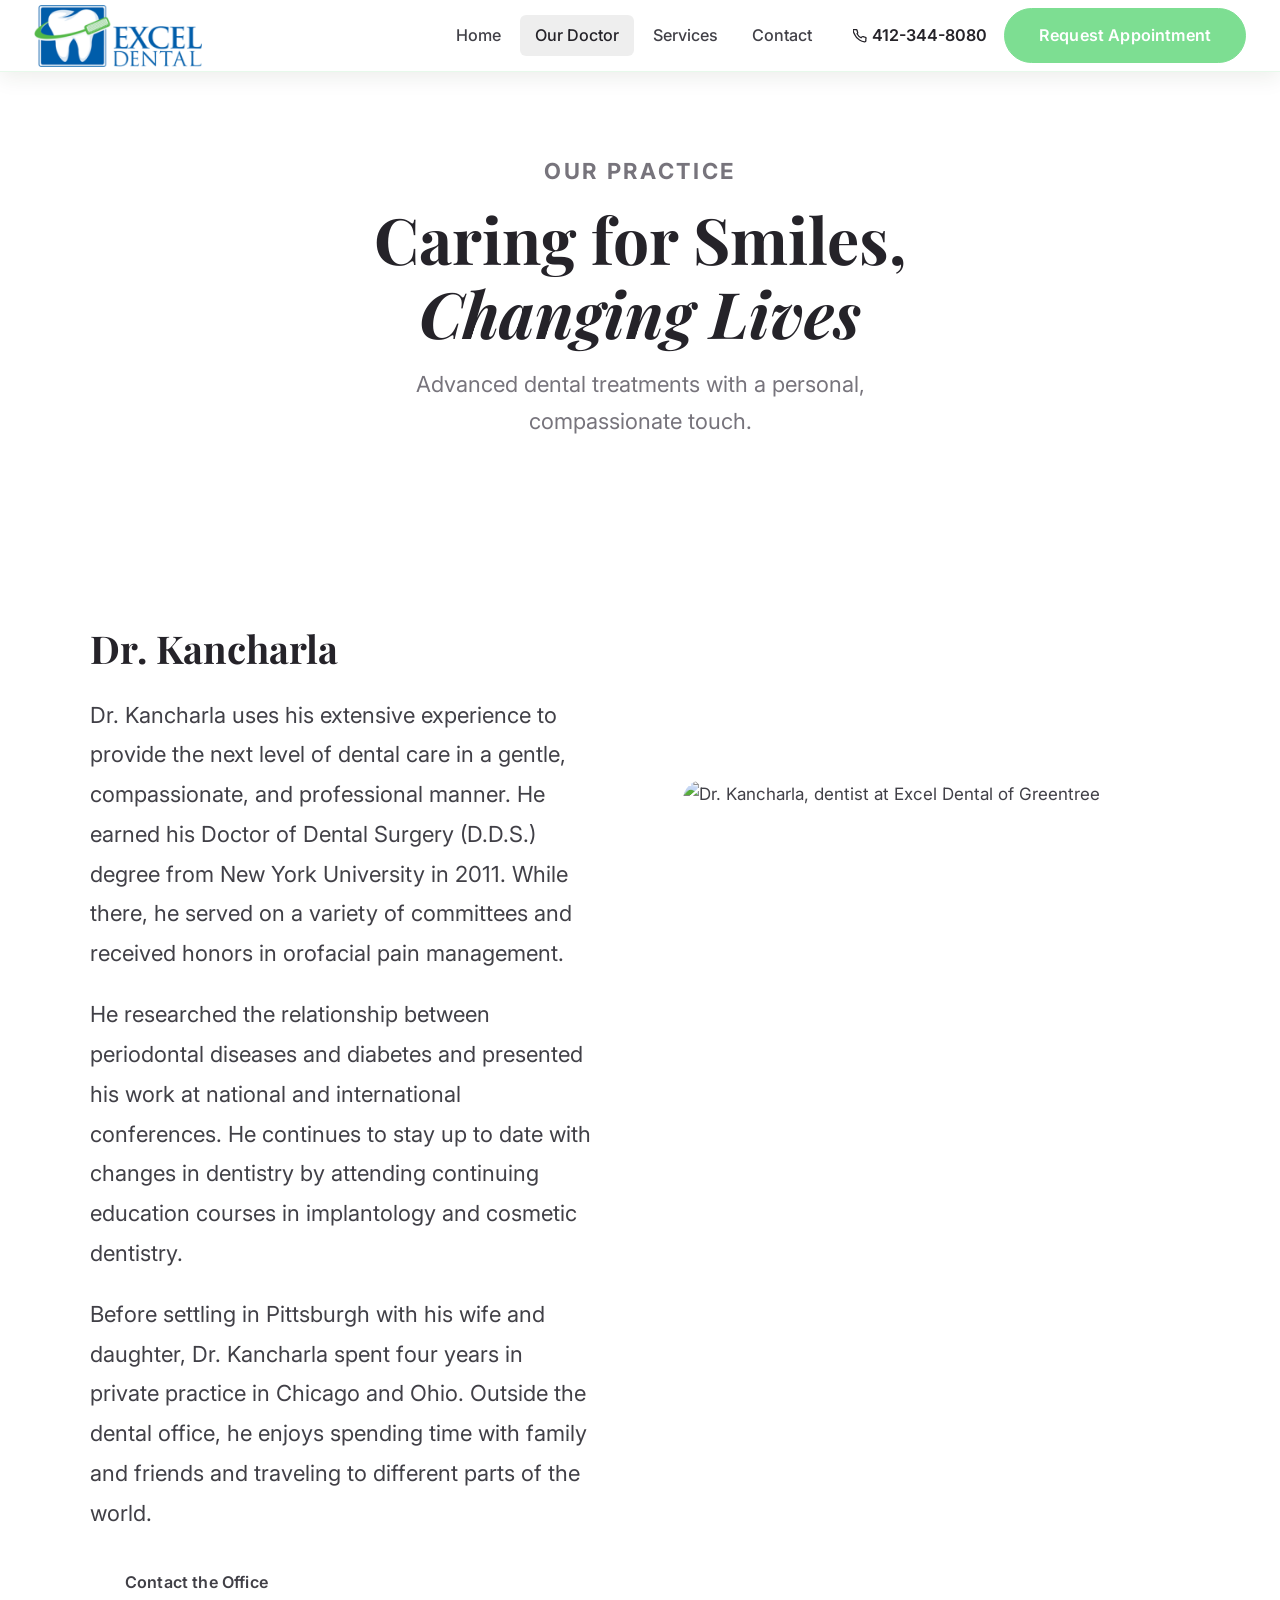
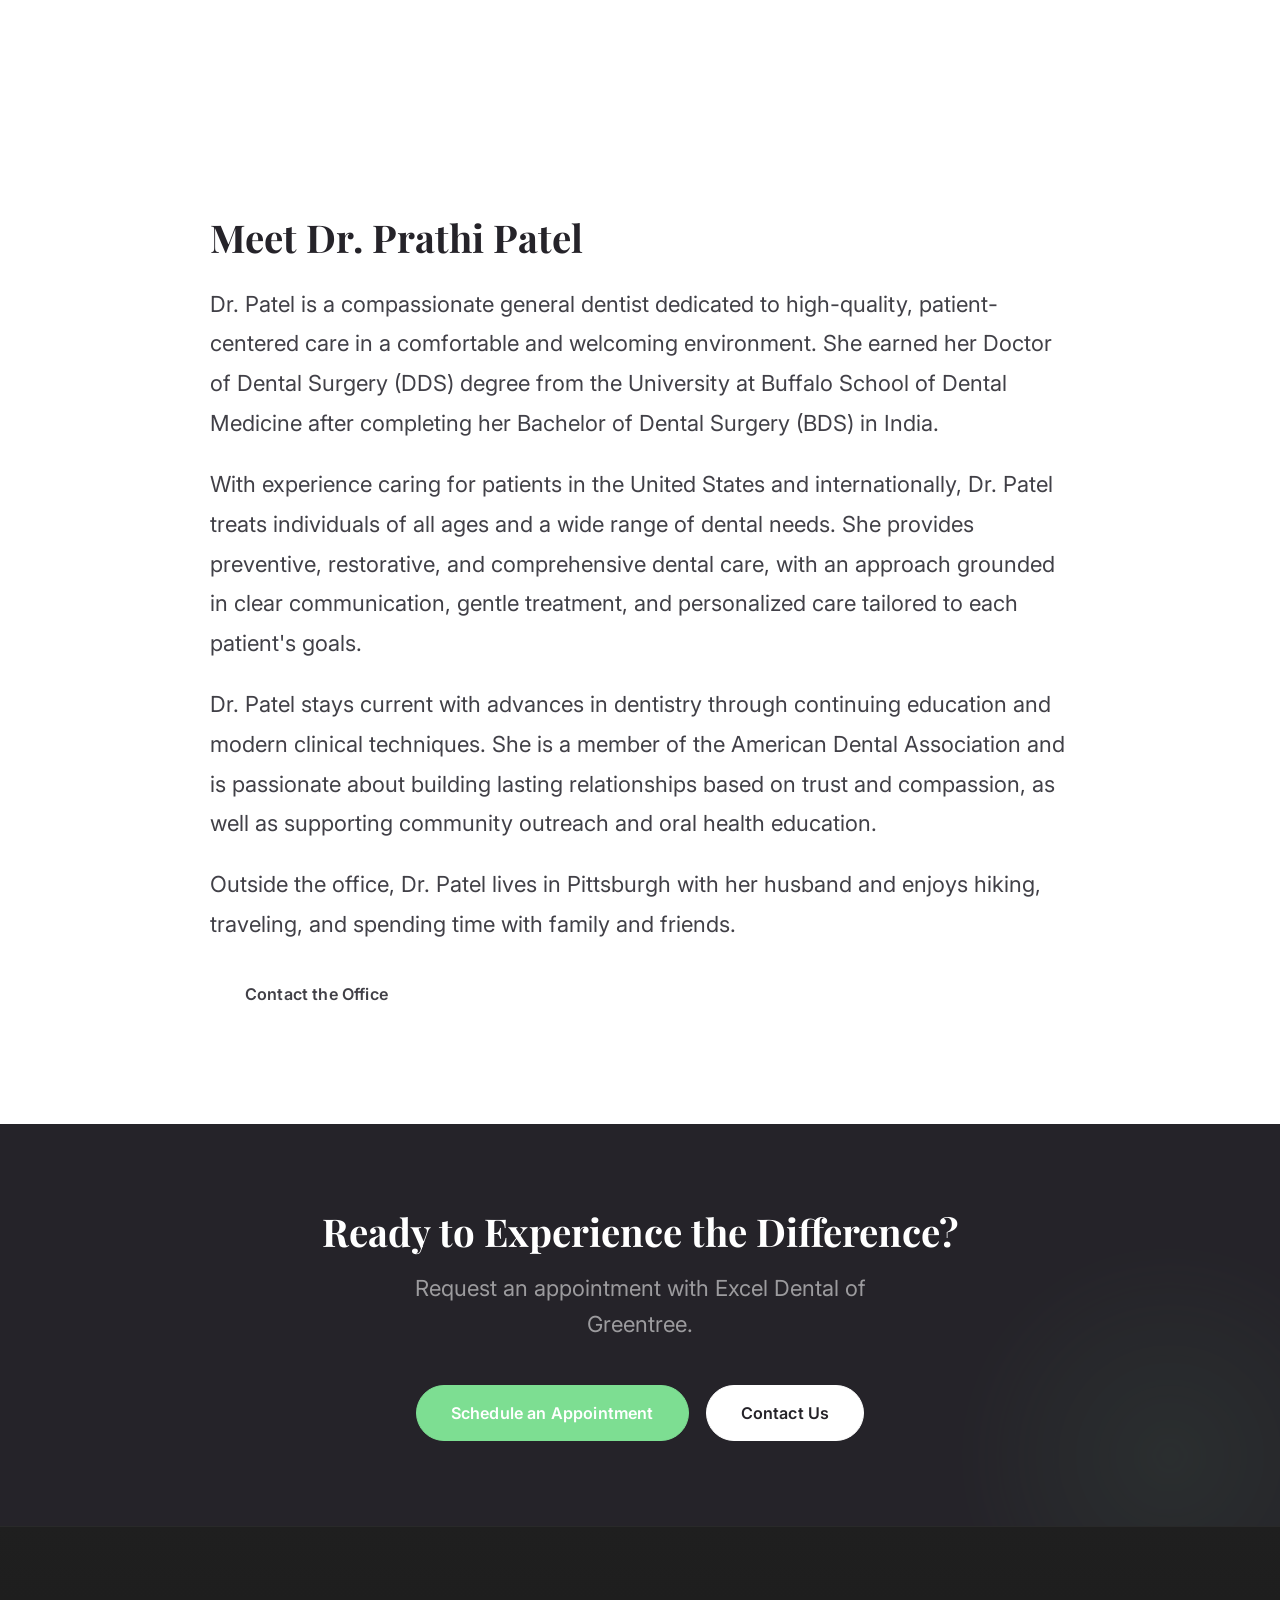
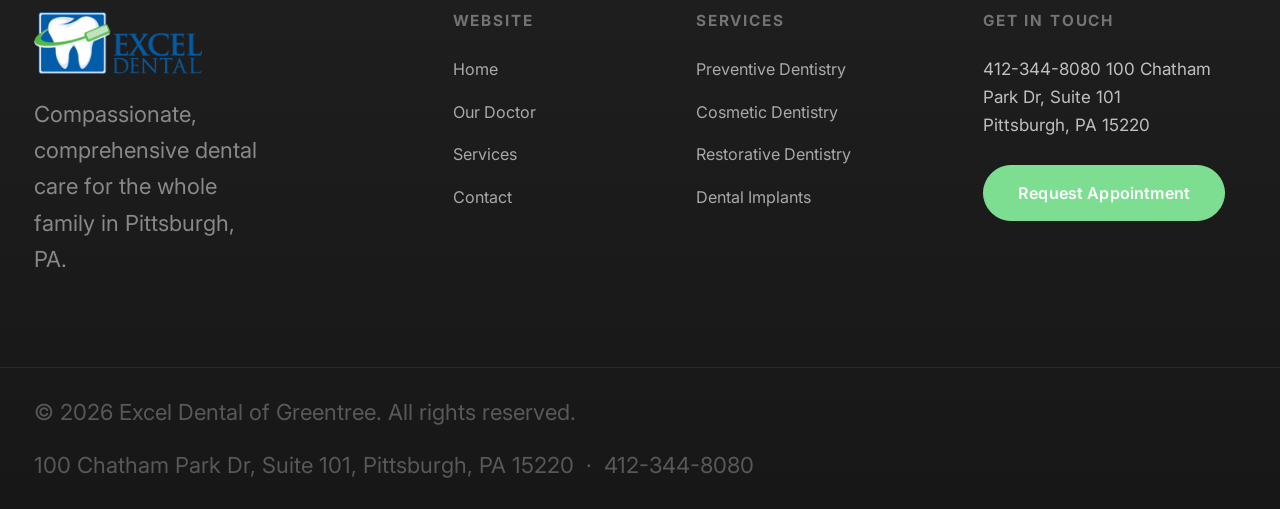
==== commit 2ccc651c: "Add Dr. Prathi Patel profile Co-authored-by: copilot-swe-agent[bot] <198982749+Copilot@users.noreply" ====
--- a/about.html
+++ b/about.html
@@ -4,17 +4,17 @@
   <meta charset="UTF-8" />
   <meta name="viewport" content="width=device-width, initial-scale=1.0" />
   <title>About | Excel Dental of Greentree</title>
-  <meta name="description" content="Meet Dr. Kancharla and learn about Excel Dental of Greentree's compassionate approach to general and cosmetic dentistry." />
+  <meta name="description" content="Meet Dr. Kancharla and Dr. Prathi Patel and learn about Excel Dental of Greentree's compassionate dental care." />
   <link rel="canonical" href="https://www.exceldentalgreentree.com/about.html" />
   <meta property="og:type" content="website" />
   <meta property="og:site_name" content="Excel Dental of Greentree" />
   <meta property="og:title" content="About Us | Excel Dental of Greentree" />
-  <meta property="og:description" content="Meet Dr. Kancharla and learn about Excel Dental of Greentree's compassionate approach to general and cosmetic dentistry." />
+  <meta property="og:description" content="Meet Dr. Kancharla and Dr. Prathi Patel and learn about Excel Dental of Greentree's compassionate dental care." />
   <meta property="og:url" content="https://www.exceldentalgreentree.com/about.html" />
   <meta property="og:image" content="https://www.exceldentalgreentree.com/assets/images/wexford-hero-photo.jpg" />
   <meta name="twitter:card" content="summary_large_image" />
   <meta name="twitter:title" content="About Us | Excel Dental of Greentree" />
-  <meta name="twitter:description" content="Meet Dr. Kancharla and learn about Excel Dental of Greentree's compassionate approach to general and cosmetic dentistry." />
+  <meta name="twitter:description" content="Meet Dr. Kancharla and Dr. Prathi Patel and learn about Excel Dental of Greentree's compassionate dental care." />
   <meta name="twitter:image" content="https://www.exceldentalgreentree.com/assets/images/wexford-hero-photo.jpg" />
   <link rel="preconnect" href="https://fonts.googleapis.com" />
   <link rel="preconnect" href="https://fonts.gstatic.com" crossorigin />
@@ -27,7 +27,7 @@
     "@type": "MedicalOrganization",
     "name": "Excel Dental of Greentree",
     "url": "https://www.exceldentalgreentree.com/about.html",
-    "description": "Meet Dr. Kancharla and learn about Excel Dental of Greentree's compassionate approach to general and cosmetic dentistry.",
+    "description": "Meet Dr. Kancharla and Dr. Prathi Patel and learn about Excel Dental of Greentree's compassionate dental care.",
     "telephone": "+14123448080",
     "address": {
       "@type": "PostalAddress",
@@ -109,6 +109,19 @@
     </div>
   </section>
 
+  <section class="about-story" aria-labelledby="patel-heading">
+    <div class="about-story-inner" style="grid-template-columns: 1fr; max-width: 860px;">
+      <div class="about-story-text fade-up" data-reveal="fade-left">
+        <h2 id="patel-heading">Meet Dr. Prathi Patel</h2>
+        <p>Dr. Patel is a compassionate general dentist dedicated to high-quality, patient-centered care in a comfortable and welcoming environment. She earned her Doctor of Dental Surgery (DDS) degree from the University at Buffalo School of Dental Medicine after completing her Bachelor of Dental Surgery (BDS) in India.</p>
+        <p>With experience caring for patients in the United States and internationally, Dr. Patel treats individuals of all ages and a wide range of dental needs. She provides preventive, restorative, and comprehensive dental care, with an approach grounded in clear communication, gentle treatment, and personalized care tailored to each patient's goals.</p>
+        <p>Dr. Patel stays current with advances in dentistry through continuing education and modern clinical techniques. She is a member of the American Dental Association and is passionate about building lasting relationships based on trust and compassion, as well as supporting community outreach and oral health education.</p>
+        <p>Outside the office, Dr. Patel lives in Pittsburgh with her husband and enjoys hiking, traveling, and spending time with family and friends.</p>
+        <a href="contact.html" class="btn btn-purple">Contact the Office</a>
+      </div>
+    </div>
+  </section>
+
   <!-- ===== CTA BANNER ===== -->
   <section class="cta-banner" aria-labelledby="cta-heading">
     <h2 id="cta-heading" class="fade-up">Ready to Experience the Difference?</h2>
